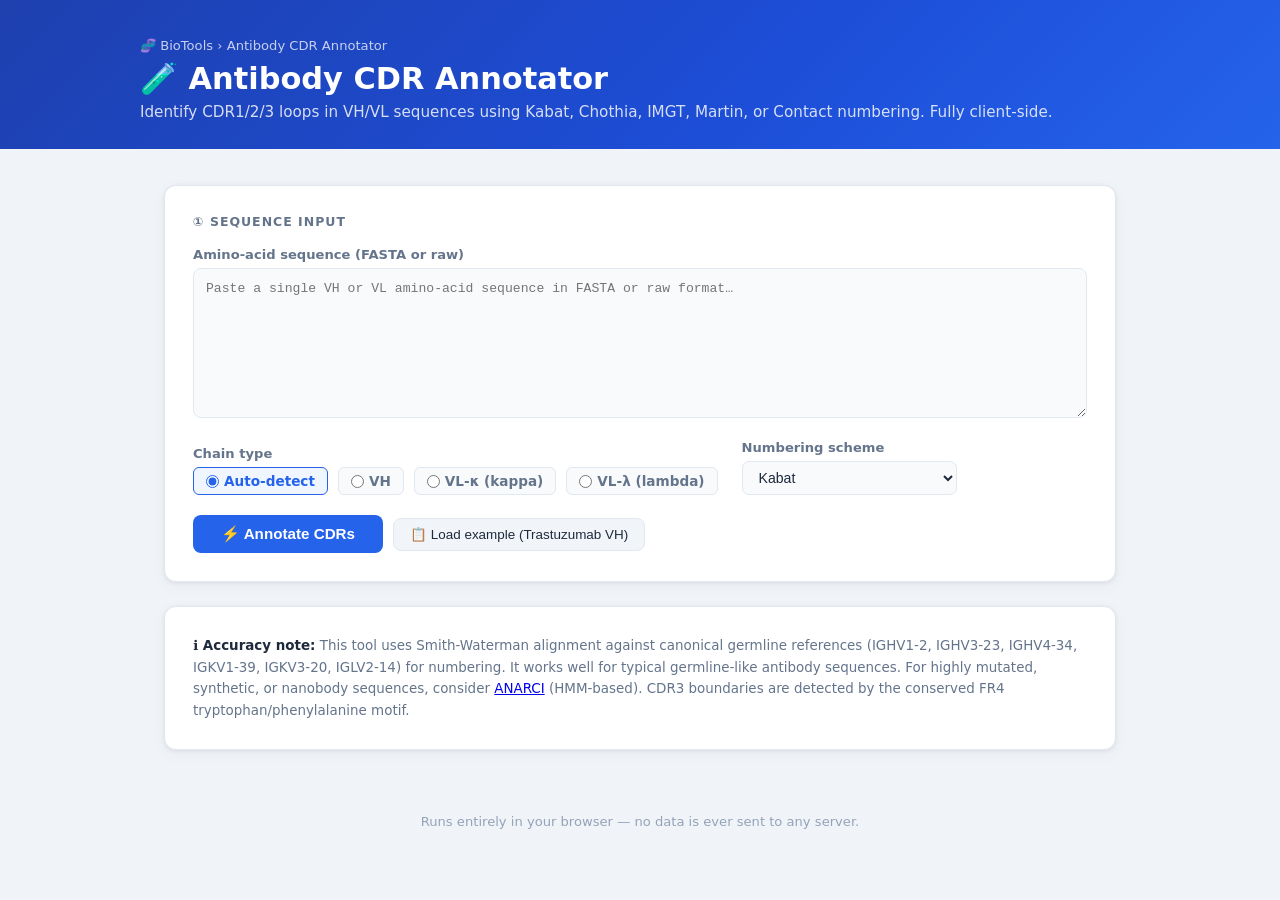
==== antibody-cdr/index.html @ 52847573 "Add Antibody CDR Annotator tool and homepage card Agent-Logs-Url: https://github.com/Lychem/BioTools" ====
<!DOCTYPE html>
<html lang="en">
<head>
  <meta charset="UTF-8" />
  <meta name="viewport" content="width=device-width, initial-scale=1.0" />
  <title>Antibody CDR Annotator | BioTools</title>
  <style>
    *, *::before, *::after { box-sizing: border-box; margin: 0; padding: 0; }

    :root {
      --blue:   #2563eb;
      --blue-d: #1d4ed8;
      --blue-l: #eff6ff;
      --green:  #16a34a;
      --red:    #dc2626;
      --slate:  #64748b;
      --bg:     #f0f4f8;
      --card:   #ffffff;
      --border: #e2e8f0;
      --text:   #1e293b;
      --cdr1-bg:  #fef3c7; --cdr1-fg:  #92400e; --cdr1-bd: #fbbf24;
      --cdr2-bg:  #dcfce7; --cdr2-fg:  #14532d; --cdr2-bd: #4ade80;
      --cdr3-bg:  #ffe4e6; --cdr3-fg:  #881337; --cdr3-bd: #fb7185;
      --fr-bg:    #f1f5f9; --fr-fg:    #64748b;
    }

    body {
      font-family: 'Segoe UI', system-ui, -apple-system, sans-serif;
      background: var(--bg);
      color: var(--text);
      min-height: 100vh;
    }

    /* ── Header ──────────────────────────────────────────── */
    header {
      background: linear-gradient(135deg, #1e40af 0%, #1d4ed8 60%, #2563eb 100%);
      color: #fff;
      padding: 32px 24px 28px;
    }
    .header-inner { max-width: 1000px; margin: 0 auto; }
    .breadcrumb { font-size: 0.82rem; opacity: 0.75; margin-bottom: 8px; }
    .breadcrumb a { color: inherit; text-decoration: none; }
    .breadcrumb a:hover { text-decoration: underline; }
    header h1 { font-size: 1.9rem; font-weight: 700; }
    header p  { margin-top: 6px; font-size: 0.95rem; opacity: 0.82; }

    /* ── Layout ──────────────────────────────────────────── */
    main {
      max-width: 1000px;
      margin: 36px auto;
      padding: 0 24px;
      display: flex;
      flex-direction: column;
      gap: 24px;
    }

    .card {
      background: var(--card);
      border-radius: 12px;
      padding: 28px;
      box-shadow: 0 1px 4px rgba(0,0,0,.07), 0 4px 16px rgba(0,0,0,.04);
      border: 1px solid var(--border);
    }
    .card-title {
      font-size: 0.78rem;
      font-weight: 700;
      color: var(--slate);
      text-transform: uppercase;
      letter-spacing: 1px;
      margin-bottom: 18px;
    }

    /* ── Input ───────────────────────────────────────────── */
    label.field-label {
      display: block;
      font-size: 0.82rem;
      font-weight: 600;
      color: var(--slate);
      margin-bottom: 6px;
    }
    #seq-input {
      width: 100%;
      height: 150px;
      padding: 12px;
      font-family: 'Courier New', Courier, monospace;
      font-size: 0.82rem;
      border: 1px solid var(--border);
      border-radius: 8px;
      resize: vertical;
      color: var(--text);
      background: #f8fafc;
      transition: border-color 0.2s;
    }
    #seq-input:focus { outline: none; border-color: var(--blue); }

    /* ── Options row ─────────────────────────────────────── */
    .options-row {
      display: flex;
      flex-wrap: wrap;
      gap: 24px;
      margin-top: 18px;
      align-items: flex-end;
    }
    .opt-group { display: flex; flex-direction: column; gap: 6px; }
    .opt-group label { font-size: 0.82rem; font-weight: 600; color: var(--slate); }
    .radio-row { display: flex; flex-wrap: wrap; gap: 10px; }
    .radio-row label {
      display: flex;
      align-items: center;
      gap: 5px;
      font-size: 0.85rem;
      cursor: pointer;
      padding: 5px 12px;
      border: 1px solid var(--border);
      border-radius: 6px;
      background: #f8fafc;
      transition: background 0.15s, border-color 0.15s;
    }
    .radio-row input[type=radio] { accent-color: var(--blue); }
    .radio-row label:has(input:checked) {
      background: var(--blue-l);
      border-color: var(--blue);
      color: var(--blue);
      font-weight: 600;
    }
    select.scheme-select {
      padding: 7px 12px;
      border: 1px solid var(--border);
      border-radius: 7px;
      font-size: 0.88rem;
      background: #f8fafc;
      color: var(--text);
      cursor: pointer;
      transition: border-color 0.2s;
    }
    select.scheme-select:focus { outline: none; border-color: var(--blue); }

    /* ── Buttons ─────────────────────────────────────────── */
    .btn-row { display: flex; gap: 10px; margin-top: 20px; align-items: center; }
    #run-btn {
      padding: 10px 28px;
      background: var(--blue);
      color: #fff;
      border: none;
      border-radius: 8px;
      font-size: 0.95rem;
      font-weight: 600;
      cursor: pointer;
      transition: background 0.2s;
    }
    #run-btn:hover { background: var(--blue-d); }
    .btn-secondary {
      padding: 8px 16px;
      background: #f1f5f9;
      color: var(--text);
      border: 1px solid var(--border);
      border-radius: 8px;
      font-size: 0.84rem;
      font-weight: 500;
      cursor: pointer;
      transition: background 0.2s;
    }
    .btn-secondary:hover { background: #e2e8f0; }

    /* ── Error ───────────────────────────────────────────── */
    #error-box {
      display: none;
      background: #fef2f2;
      border: 1px solid #fecaca;
      border-radius: 8px;
      padding: 14px 18px;
      color: var(--red);
      font-size: 0.9rem;
    }

    /* ── Warning ─────────────────────────────────────────── */
    .warning-box {
      background: #fffbeb;
      border: 1px solid #fcd34d;
      border-radius: 8px;
      padding: 10px 16px;
      color: #92400e;
      font-size: 0.84rem;
      margin-bottom: 16px;
    }

    /* ── Results ─────────────────────────────────────────── */
    #results-section { display: none; }
    .results-header {
      display: flex;
      align-items: center;
      justify-content: space-between;
      flex-wrap: wrap;
      gap: 10px;
      margin-bottom: 16px;
    }
    .results-header .card-title { margin-bottom: 0; }
    .action-btns { display: flex; gap: 8px; }
    .action-btn {
      padding: 7px 14px;
      border-radius: 7px;
      font-size: 0.82rem;
      font-weight: 600;
      cursor: pointer;
      border: none;
      transition: background 0.2s;
    }
    .action-btn.copy { background: #f1f5f9; color: var(--text); }
    .action-btn.copy:hover { background: #e2e8f0; }
    .action-btn.download { background: var(--blue); color: #fff; }
    .action-btn.download:hover { background: var(--blue-d); }

    /* ── Info chips ──────────────────────────────────────── */
    .info-bar {
      display: flex;
      flex-wrap: wrap;
      gap: 8px;
      margin-bottom: 20px;
    }
    .info-chip {
      background: #f8fafc;
      border: 1px solid var(--border);
      border-radius: 6px;
      padding: 5px 12px;
      font-size: 0.82rem;
      color: var(--slate);
    }
    .info-chip strong { color: var(--text); }
    .info-chip.cdr1 { background: var(--cdr1-bg); border-color: var(--cdr1-bd); color: var(--cdr1-fg); }
    .info-chip.cdr2 { background: var(--cdr2-bg); border-color: var(--cdr2-bd); color: var(--cdr2-fg); }
    .info-chip.cdr3 { background: var(--cdr3-bg); border-color: var(--cdr3-bd); color: var(--cdr3-fg); }

    /* ── Legend ──────────────────────────────────────────── */
    .legend {
      display: flex;
      flex-wrap: wrap;
      gap: 10px;
      margin-bottom: 16px;
      font-size: 0.8rem;
    }
    .legend-item {
      display: flex;
      align-items: center;
      gap: 5px;
    }
    .legend-swatch {
      width: 14px; height: 14px;
      border-radius: 3px;
      border: 1px solid rgba(0,0,0,.15);
    }

    /* ── Tabs ────────────────────────────────────────────── */
    .tab-bar {
      display: flex;
      gap: 4px;
      border-bottom: 2px solid var(--border);
      margin-bottom: 20px;
    }
    .tab-btn {
      padding: 8px 16px;
      font-size: 0.84rem;
      font-weight: 600;
      cursor: pointer;
      border: none;
      background: none;
      color: var(--slate);
      border-bottom: 2px solid transparent;
      margin-bottom: -2px;
      transition: color 0.15s, border-color 0.15s;
    }
    .tab-btn.active { color: var(--blue); border-bottom-color: var(--blue); }
    .tab-panel { display: none; }
    .tab-panel.active { display: block; }

    /* ── Annotated Sequence ──────────────────────────────── */
    #seq-display {
      font-family: 'Courier New', Courier, monospace;
      font-size: 0.78rem;
      line-height: 2.2;
      word-break: break-all;
      background: #f8fafc;
      border: 1px solid var(--border);
      border-radius: 8px;
      padding: 16px 18px;
      overflow-x: auto;
    }
    .res {
      display: inline-block;
      width: 16px;
      text-align: center;
      border-radius: 3px;
      position: relative;
      cursor: default;
      transition: filter 0.1s;
    }
    .res:hover { filter: brightness(0.88); }
    .res.fr   { background: var(--fr-bg);   color: var(--fr-fg); }
    .res.cdr1 { background: var(--cdr1-bg); color: var(--cdr1-fg); font-weight: 700; }
    .res.cdr2 { background: var(--cdr2-bg); color: var(--cdr2-fg); font-weight: 700; }
    .res.cdr3 { background: var(--cdr3-bg); color: var(--cdr3-fg); font-weight: 700; }
    .res.unk  { background: #e2e8f0; color: #94a3b8; }

    /* Tooltip */
    .res[data-tip]::after {
      content: attr(data-tip);
      position: absolute;
      bottom: 130%;
      left: 50%;
      transform: translateX(-50%);
      background: #1e293b;
      color: #fff;
      padding: 3px 7px;
      border-radius: 5px;
      font-size: 0.7rem;
      white-space: nowrap;
      pointer-events: none;
      opacity: 0;
      transition: opacity 0.15s;
      z-index: 100;
    }
    .res[data-tip]:hover::after { opacity: 1; }

    /* ── CDR Table ───────────────────────────────────────── */
    .cdr-table {
      width: 100%;
      border-collapse: collapse;
      font-size: 0.87rem;
    }
    .cdr-table th {
      text-align: left;
      padding: 10px 14px;
      background: #f8fafc;
      border-bottom: 2px solid var(--border);
      font-size: 0.78rem;
      font-weight: 700;
      color: var(--slate);
      text-transform: uppercase;
      letter-spacing: 0.5px;
    }
    .cdr-table td {
      padding: 10px 14px;
      border-bottom: 1px solid var(--border);
      vertical-align: top;
    }
    .cdr-table tr:last-child td { border-bottom: none; }
    .cdr-seq {
      font-family: 'Courier New', Courier, monospace;
      font-size: 0.85rem;
      letter-spacing: 0.5px;
      font-weight: 700;
    }
    .cdr-seq.c1 { color: var(--cdr1-fg); }
    .cdr-seq.c2 { color: var(--cdr2-fg); }
    .cdr-seq.c3 { color: var(--cdr3-fg); }
    .pos-badge {
      display: inline-block;
      background: #f1f5f9;
      border: 1px solid var(--border);
      border-radius: 4px;
      padding: 1px 7px;
      font-size: 0.75rem;
      color: var(--slate);
      margin-top: 3px;
    }

    /* ── Numbered Alignment ──────────────────────────────── */
    #num-display {
      font-family: 'Courier New', Courier, monospace;
      font-size: 0.74rem;
      line-height: 1.6;
      overflow-x: auto;
      background: #f8fafc;
      border: 1px solid var(--border);
      border-radius: 8px;
      padding: 16px 18px;
    }
    .num-block { margin-bottom: 24px; }
    .num-block:last-child { margin-bottom: 0; }
    .num-pos-row { color: #94a3b8; white-space: pre; }
    .num-seq-row { white-space: pre; }
    .num-reg-row { white-space: pre; color: var(--slate); }
    .nk { display: inline; }
    .nk.fr   { color: var(--fr-fg); }
    .nk.cdr1 { color: var(--cdr1-fg); font-weight: bold; }
    .nk.cdr2 { color: var(--cdr2-fg); font-weight: bold; }
    .nk.cdr3 { color: var(--cdr3-fg); font-weight: bold; }
    .nk.unk  { color: #94a3b8; }

    /* ── Footer ──────────────────────────────────────────── */
    footer {
      text-align: center;
      padding: 28px 16px;
      color: #94a3b8;
      font-size: 0.82rem;
    }
  </style>
</head>
<body>

<header>
  <div class="header-inner">
    <p class="breadcrumb"><a href="../index.html">🧬 BioTools</a> › Antibody CDR Annotator</p>
    <h1>🧪 Antibody CDR Annotator</h1>
    <p>Identify CDR1/2/3 loops in VH/VL sequences using Kabat, Chothia, IMGT, Martin, or Contact numbering. Fully client-side.</p>
  </div>
</header>

<main>

  <!-- ① Input -->
  <div class="card">
    <p class="card-title">① Sequence Input</p>
    <label class="field-label" for="seq-input">Amino-acid sequence (FASTA or raw)</label>
    <textarea id="seq-input" spellcheck="false"
      placeholder="Paste a single VH or VL amino-acid sequence in FASTA or raw format…"></textarea>

    <div class="options-row">
      <div class="opt-group">
        <label>Chain type</label>
        <div class="radio-row">
          <label><input type="radio" name="chain" value="auto" checked /> Auto-detect</label>
          <label><input type="radio" name="chain" value="VH" /> VH</label>
          <label><input type="radio" name="chain" value="VK" /> VL-κ (kappa)</label>
          <label><input type="radio" name="chain" value="VL" /> VL-λ (lambda)</label>
        </div>
      </div>
      <div class="opt-group">
        <label for="scheme-select">Numbering scheme</label>
        <select id="scheme-select" class="scheme-select">
          <option value="Kabat">Kabat</option>
          <option value="Chothia">Chothia</option>
          <option value="IMGT">IMGT</option>
          <option value="Martin">Martin (Enhanced Chothia)</option>
          <option value="Contact">Contact</option>
        </select>
      </div>
    </div>

    <div class="btn-row">
      <button id="run-btn" onclick="runAnnotation()">⚡ Annotate CDRs</button>
      <button class="btn-secondary" onclick="loadExample()">📋 Load example (Trastuzumab VH)</button>
    </div>
  </div>

  <!-- Error -->
  <div id="error-box"></div>

  <!-- ② Results -->
  <div class="card" id="results-section">
    <div class="results-header">
      <p class="card-title">② Annotation Results</p>
      <div class="action-btns">
        <button class="action-btn copy" onclick="copyFASTA()">⧉ Copy CDRs (FASTA)</button>
        <button class="action-btn download" onclick="downloadTSV()">⬇ Download TSV</button>
      </div>
    </div>

    <div id="warning-area"></div>
    <div class="info-bar" id="info-bar"></div>

    <div class="legend">
      <span class="legend-item"><span class="legend-swatch" style="background:var(--cdr1-bg);border-color:var(--cdr1-bd)"></span>CDR1</span>
      <span class="legend-item"><span class="legend-swatch" style="background:var(--cdr2-bg);border-color:var(--cdr2-bd)"></span>CDR2</span>
      <span class="legend-item"><span class="legend-swatch" style="background:var(--cdr3-bg);border-color:var(--cdr3-bd)"></span>CDR3</span>
      <span class="legend-item"><span class="legend-swatch" style="background:var(--fr-bg)"></span>Framework</span>
    </div>

    <div class="tab-bar">
      <button class="tab-btn active" onclick="showTab('annotated', this)">Annotated Sequence</button>
      <button class="tab-btn" onclick="showTab('cdr-table', this)">CDR Table</button>
      <button class="tab-btn" onclick="showTab('numbered', this)">Numbered Alignment</button>
    </div>

    <div class="tab-panel active" id="tab-annotated">
      <div id="seq-display"></div>
    </div>

    <div class="tab-panel" id="tab-cdr-table">
      <table class="cdr-table" id="cdr-table"></table>
    </div>

    <div class="tab-panel" id="tab-numbered">
      <div id="num-display"></div>
    </div>
  </div>

  <div class="card" style="font-size:0.84rem; color:var(--slate); line-height:1.6">
    <strong style="color:var(--text)">ℹ️ Accuracy note:</strong>
    This tool uses Smith-Waterman alignment against canonical germline references (IGHV1-2, IGHV3-23, IGHV4-34, IGKV1-39, IGKV3-20, IGLV2-14) for numbering. It works well for typical germline-like antibody sequences. For highly mutated, synthetic, or nanobody sequences, consider
    <a href="https://opig.stats.ox.ac.uk/webapps/newsabdab/sabpred/anarci/" target="_blank" rel="noopener">ANARCI</a> (HMM-based). CDR3 boundaries are detected by the conserved FR4 tryptophan/phenylalanine motif.
  </div>

</main>

<footer>Runs entirely in your browser — no data is ever sent to any server.</footer>

<script>
/* ================================================================
   BLOSUM62
================================================================ */
const BLOSUM62 = {
  A:{A:4,R:-1,N:-2,D:-2,C:0,Q:-1,E:-1,G:0,H:-2,I:-1,L:-1,K:-1,M:-1,F:-2,P:-1,S:1,T:0,W:-3,Y:-2,V:0},
  R:{A:-1,R:5,N:0,D:-2,C:-3,Q:1,E:0,G:-2,H:0,I:-3,L:-2,K:2,M:-1,F:-3,P:-2,S:-1,T:-1,W:-3,Y:-2,V:-3},
  N:{A:-2,R:0,N:6,D:1,C:-3,Q:0,E:0,G:0,H:1,I:-3,L:-3,K:0,M:-2,F:-3,P:-2,S:1,T:0,W:-4,Y:-2,V:-3},
  D:{A:-2,R:-2,N:1,D:6,C:-3,Q:0,E:2,G:-1,H:-1,I:-3,L:-4,K:-1,M:-3,F:-3,P:-1,S:0,T:-1,W:-4,Y:-3,V:-3},
  C:{A:0,R:-3,N:-3,D:-3,C:9,Q:-3,E:-4,G:-3,H:-3,I:-1,L:-1,K:-3,M:-1,F:-2,P:-3,S:-1,T:-1,W:-2,Y:-2,V:-1},
  Q:{A:-1,R:1,N:0,D:0,C:-3,Q:5,E:2,G:-2,H:0,I:-3,L:-2,K:1,M:0,F:-3,P:-1,S:0,T:-1,W:-2,Y:-1,V:-2},
  E:{A:-1,R:0,N:0,D:2,C:-4,Q:2,E:5,G:-2,H:0,I:-3,L:-3,K:1,M:-2,F:-3,P:-1,S:0,T:-1,W:-3,Y:-2,V:-2},
  G:{A:0,R:-2,N:0,D:-1,C:-3,Q:-2,E:-2,G:6,H:-2,I:-4,L:-4,K:-2,M:-3,F:-3,P:-2,S:0,T:-2,W:-2,Y:-3,V:-3},
  H:{A:-2,R:0,N:1,D:-1,C:-3,Q:0,E:0,G:-2,H:8,I:-3,L:-3,K:-1,M:-2,F:-1,P:-2,S:-1,T:-2,W:-2,Y:2,V:-3},
  I:{A:-1,R:-3,N:-3,D:-3,C:-1,Q:-3,E:-3,G:-4,H:-3,I:4,L:2,K:-3,M:1,F:0,P:-3,S:-2,T:-1,W:-3,Y:-1,V:3},
  L:{A:-1,R:-2,N:-3,D:-4,C:-1,Q:-2,E:-3,G:-4,H:-3,I:2,L:4,K:-2,M:2,F:0,P:-3,S:-2,T:-1,W:-2,Y:-1,V:1},
  K:{A:-1,R:2,N:0,D:-1,C:-3,Q:1,E:1,G:-2,H:-1,I:-3,L:-2,K:5,M:-1,F:-3,P:-1,S:0,T:-1,W:-3,Y:-2,V:-2},
  M:{A:-1,R:-1,N:-2,D:-3,C:-1,Q:0,E:-2,G:-3,H:-2,I:1,L:2,K:-1,M:5,F:0,P:-2,S:-1,T:-1,W:-1,Y:-1,V:1},
  F:{A:-2,R:-3,N:-3,D:-3,C:-2,Q:-3,E:-3,G:-3,H:-1,I:0,L:0,K:-3,M:0,F:6,P:-4,S:-2,T:-2,W:1,Y:3,V:-1},
  P:{A:-1,R:-2,N:-2,D:-1,C:-3,Q:-1,E:-1,G:-2,H:-2,I:-3,L:-3,K:-1,M:-2,F:-4,P:7,S:-1,T:-1,W:-4,Y:-3,V:-2},
  S:{A:1,R:-1,N:1,D:0,C:-1,Q:0,E:0,G:0,H:-1,I:-2,L:-2,K:0,M:-1,F:-2,P:-1,S:4,T:1,W:-3,Y:-2,V:-2},
  T:{A:0,R:-1,N:0,D:-1,C:-1,Q:-1,E:-1,G:-2,H:-2,I:-1,L:-1,K:-1,M:-1,F:-2,P:-1,S:1,T:5,W:-2,Y:-2,V:0},
  W:{A:-3,R:-3,N:-4,D:-4,C:-2,Q:-2,E:-3,G:-2,H:-2,I:-3,L:-2,K:-3,M:-1,F:1,P:-4,S:-3,T:-2,W:11,Y:2,V:-3},
  Y:{A:-2,R:-2,N:-2,D:-3,C:-2,Q:-1,E:-2,G:-3,H:2,I:-1,L:-1,K:-2,M:-1,F:3,P:-3,S:-2,T:-2,W:2,Y:7,V:-1},
  V:{A:0,R:-3,N:-3,D:-3,C:-1,Q:-2,E:-2,G:-3,H:-3,I:3,L:1,K:-2,M:1,F:-1,P:-2,S:-2,T:0,W:-3,Y:-1,V:4}
};

function b62(a, b) {
  if (BLOSUM62[a] && BLOSUM62[a][b] !== undefined) return BLOSUM62[a][b];
  if (BLOSUM62[b] && BLOSUM62[b][a] !== undefined) return BLOSUM62[b][a];
  return -1;
}

/* ================================================================
   REFERENCE GERMLINE V-REGION SEQUENCES
   VH: Kabat positions 1-94 (FR1+CDR1+FR2+CDR2+FR3)
   VK/VL: Kabat positions 1-88 (FR1+CDR1+FR2+CDR2+FR3)
   Kabat position of residue i (0-indexed) = i+1
================================================================ */
const REFS = [
  // ── VH references ──────────────────────────────────────
  { id: 'IGHV1-2*02', chain: 'VH',
    seq: 'QVQLVQSGAEVKKPGASVKVSCKASGYTFTSYYMHWVRQAPGQGLEWMGIINPSGGSTSYAQKFQGRVTMTRDTSTSTVYMELSSLRSEDTAVY' },
  // FR1(1-30)+CDR1(31-35)+FR2(36-49)+CDR2(50-65)+FR3(66-94) = 94 aa

  { id: 'IGHV3-23*01', chain: 'VH',
    seq: 'EVQLLESGGGLVQPGGSLRLSCAASGFTFSSYAMSWVRQAPGKGLEWVSAISGSGGSTYYADSVKGRFTISRDNSKNTLYLQMNSLRAEDTAVY' },

  { id: 'IGHV4-34*01', chain: 'VH',
    seq: 'QVQLQESGPGLVKPSETLSLTCTVSGGSISSGYYWNWIRQHPGKGLEWIHIYYSGNTNYNPSLKSRVTISVDTSKNQFSLKLSSVTAADTAVYY' },

  // ── VK references (kappa) ──────────────────────────────
  { id: 'IGKV1-39*01', chain: 'VK',
    seq: 'DIQMTQSPSSLSASVGDRVTITCQASQDISNYLNWYQQKPGKAPKLLIYDASNLETGVPSRFSGSGSGTDFTLTISSLQPEDFATYYC' },
  // FR1(1-23)+CDR1(24-34)+FR2(35-49)+CDR2(50-56)+FR3(57-88) = 88 aa

  { id: 'IGKV3-20*01', chain: 'VK',
    seq: 'EIVMTQSPATLSLSPGERATLSCRASQSVSSYLAWYQQKPGQAPRLLIYGASSRATGVPDRFSGSGSGTDFTLTISRLEPEDFAVYYC' },

  // ── VL reference (lambda) ──────────────────────────────
  { id: 'IGLV2-14*01', chain: 'VL',
    seq: 'SSYELTQPPSVSVAPGQTARITCGGNYIGSKSVHWYQQKPGQSPVLVIYEDDKRPSGIPERFSGSNSGNTATLTISGVQAEDEADYYC' }
];

/* ================================================================
   CDR BOUNDARY DEFINITIONS (in Kabat position numbers)
   Each scheme: { VH: [[cdr1lo,cdr1hi],[cdr2lo,cdr2hi],[cdr3lo,cdr3hi]],
                  VK/VL: same structure }
   For insertion-coded positions (e.g. 100A), base number = parseInt(label)
   → it falls in CDR3 if its base number is within the CDR3 range.
================================================================ */
const CDR_SCHEMES = {
  Kabat:   { VH: [[31,35],[50,65],[95,102]],  VK: [[24,34],[50,56],[89,97]],  VL: [[24,34],[50,56],[89,97]]  },
  Chothia: { VH: [[26,32],[52,56],[95,102]],  VK: [[26,32],[50,52],[91,96]],  VL: [[26,32],[50,52],[91,96]]  },
  IMGT:    { VH: [[27,38],[56,65],[95,102]],  VK: [[27,38],[56,65],[89,97]],  VL: [[27,38],[56,65],[89,97]]  },
  Martin:  { VH: [[26,35],[50,58],[95,102]],  VK: [[24,34],[50,56],[89,97]],  VL: [[24,34],[50,56],[89,97]]  },
  Contact: { VH: [[30,35],[47,58],[93,101]],  VK: [[27,32],[52,56],[90,96]],  VL: [[27,32],[52,56],[90,96]]  }
};

/* ================================================================
   SEQUENCE PARSING
================================================================ */
function parseSeq(raw) {
  return raw.split('\n')
    .filter(l => !l.trimStart().startsWith('>'))
    .join('')
    .toUpperCase()
    .replace(/[^ACDEFGHIKLMNPQRSTVWY]/g, '');
}

/* ================================================================
   SMITH-WATERMAN ALIGNMENT (affine gap, BLOSUM62)
   Returns { score, alignedQ, alignedR, qStart, rStart, qEnd, rEnd }
   qStart/rStart: 0-indexed start positions in query/reference
================================================================ */
function swAlign(query, ref) {
  const m = query.length, n = ref.length;
  const GAP_OPEN = -11, GAP_EXT = -1;
  const NEG = -1e9;
  const sz = (m + 1) * (n + 1);
  const M  = new Float32Array(sz).fill(NEG);
  const E  = new Float32Array(sz).fill(NEG);
  const F  = new Float32Array(sz).fill(NEG);
  const TB_M = new Uint8Array(sz);
  const TB_E = new Uint8Array(sz);
  const TB_F = new Uint8Array(sz);
  const idx = (i, j) => i * (n + 1) + j;

  M[0] = 0;
  let maxScore = NEG, maxI = 0, maxJ = 0;

  for (let i = 1; i <= m; i++) {
    for (let j = 1; j <= n; j++) {
      const ij = idx(i, j);
      // E: gap in query (seq2 advances)
      const eM = M[idx(i, j-1)] + GAP_OPEN, eE = E[idx(i, j-1)] + GAP_EXT;
      if (eM >= eE) { E[ij] = eM; TB_E[ij] = 1; } else { E[ij] = eE; TB_E[ij] = 2; }
      // F: gap in ref (query advances)
      const fM = M[idx(i-1, j)] + GAP_OPEN, fF = F[idx(i-1, j)] + GAP_EXT;
      if (fM >= fF) { F[ij] = fM; TB_F[ij] = 1; } else { F[ij] = fF; TB_F[ij] = 3; }
      // M: match/mismatch
      const sub = b62(query[i-1], ref[j-1]);
      let best = M[idx(i-1,j-1)] + sub, bsrc = 1;
      if (E[ij] > best) { best = E[ij]; bsrc = 2; }
      if (F[ij] > best) { best = F[ij]; bsrc = 3; }
      if (best < 0) { best = 0; bsrc = 0; }
      M[ij] = best; TB_M[ij] = bsrc;
      if (best > maxScore) { maxScore = best; maxI = i; maxJ = j; }
    }
  }

  if (maxScore <= 0) return null;

  // Traceback
  let i = maxI, j = maxJ, cur = 1;
  const cQ = [], cR = [];
  while (i > 0 || j > 0) {
    if (cur === 1) {
      if (M[idx(i,j)] <= 0) break;
      const src = TB_M[idx(i,j)];
      if (src === 0) break;
      if (src === 1) { cQ.push(query[i-1]); cR.push(ref[j-1]); i--; j--; }
      else { cur = src; }
    } else if (cur === 2) {
      const src = TB_E[idx(i,j)]; cQ.push('-'); cR.push(ref[j-1]); j--; cur = src;
    } else {
      const src = TB_F[idx(i,j)]; cQ.push(query[i-1]); cR.push('-'); i--; cur = src;
    }
  }
  // i and j are now start positions (0-indexed) in query/ref
  cQ.reverse(); cR.reverse();
  return {
    score:    maxScore,
    alignedQ: cQ.join(''),
    alignedR: cR.join(''),
    qStart:   i,        // 0-indexed start in query
    rStart:   j,        // 0-indexed start in reference
    qEnd:     maxI - 1, // 0-indexed end in query
    rEnd:     maxJ - 1  // 0-indexed end in reference
  };
}

/* ================================================================
   POSITION MAP BUILDER
   Returns qToKab: { queryIdx (0-based) → kabatPos (integer 1-based) }
   and lastQi (first query index after the alignment)
================================================================ */
function buildPosMap(aln) {
  const { alignedQ, alignedR, qStart, rStart } = aln;
  const qToKab = {};
  let qi = qStart, ri = rStart;
  for (let k = 0; k < alignedQ.length; k++) {
    const qc = alignedQ[k], rc = alignedR[k];
    if (qc !== '-' && rc !== '-') { qToKab[qi] = ri + 1; qi++; ri++; }
    else if (qc !== '-') { qi++; }  // insertion in query; no Kabat label yet
    else { ri++; }                  // deletion in query
  }
  return { qToKab, lastQi: qi, lastRi: ri };
}

/* ================================================================
   CDR3 KABAT NUMBERING
   VH CDR3 positions: 95,96,...,100,100A,100B,...,101,102
   VK/VL CDR3 positions: 89,90,...,95,95A,95B,...,96,97
================================================================ */
function cdr3Labels(L, chainType) {
  if (L <= 0) return [];
  if (chainType === 'VH') {
    if (L <= 8) return Array.from({length: L}, (_, i) => String(95 + i));
    const labels = [];
    for (let i = 0; i < 6; i++) labels.push(String(95 + i)); // 95..100
    const ins = L - 8;
    for (let i = 0; i < ins; i++) labels.push('100' + String.fromCharCode(65 + i)); // 100A..
    labels.push('101'); labels.push('102');
    return labels;
  } else {
    if (L <= 9) return Array.from({length: L}, (_, i) => String(89 + i));
    const labels = [];
    for (let i = 0; i < 7; i++) labels.push(String(89 + i)); // 89..95
    const ins = L - 9;
    for (let i = 0; i < ins; i++) labels.push('95' + String.fromCharCode(65 + i)); // 95A..
    labels.push('96'); labels.push('97');
    return labels;
  }
}

/* ================================================================
   FR4 DETECTION
   Searches for the last WG (VH) or FG/WG (VK/VL) in the CDR3+FR4 tail.
   Returns index in tail where FR4 starts, or -1.
================================================================ */
function findFR4(tail, chainType) {
  let found = -1;
  // Search from position 3 onward (min CDR3 = 3 aa)
  for (let i = 3; i < tail.length - 1; i++) {
    if (chainType === 'VH') {
      if (tail[i] === 'W' && tail[i+1] === 'G') found = i;
    } else {
      if ((tail[i] === 'F' || tail[i] === 'W') && tail[i+1] === 'G') found = i;
    }
  }
  return found;
}

/* ================================================================
   REGION CLASSIFIER
   Given a Kabat position label (string like "31","100A"),
   returns 'CDR1'|'CDR2'|'CDR3'|'FR1'|'FR2'|'FR3'|'FR4'
================================================================ */
function getRegion(posLabel, chainType, scheme) {
  const pos = parseInt(posLabel, 10);
  const defs = CDR_SCHEMES[scheme][chainType] || CDR_SCHEMES[scheme]['VK'];
  const [[c1l,c1h],[c2l,c2h],[c3l,c3h]] = defs;
  if (pos >= c1l && pos <= c1h) return 'CDR1';
  if (pos >= c2l && pos <= c2h) return 'CDR2';
  if (pos >= c3l && pos <= c3h) return 'CDR3';
  // FR boundaries
  const refLen = chainType === 'VH' ? 94 : 88;
  const fr4Start = chainType === 'VH' ? 103 : 98;
  if (pos <= refLen) {
    if (pos < c1l) return 'FR1';
    if (pos > c1h && pos < c2l) return 'FR2';
    if (pos > c2h && pos < c3l) return 'FR3';
    return 'FR3'; // fallback
  }
  if (pos >= fr4Start) return 'FR4';
  return 'CDR3'; // between reference end and FR4
}

/* ================================================================
   MAIN ANNOTATION FUNCTION
   Returns array of { aa, pos (string label), region }
================================================================ */
function annotate(seq, chainHint, scheme) {
  // 1. Select candidate references
  let candidates;
  if (chainHint === 'auto') {
    candidates = REFS;
  } else {
    candidates = REFS.filter(r => r.chain === chainHint);
    if (candidates.length === 0) candidates = REFS; // fallback
  }

  // 2. Find best-matching reference via SW
  let best = null, bestRef = null;
  for (const ref of candidates) {
    const aln = swAlign(seq, ref.seq);
    if (!aln) continue;
    if (!best || aln.score > best.score) { best = aln; bestRef = ref; }
  }
  if (!best || !bestRef) return null;

  const chainType = bestRef.chain;

  // 3. Build Kabat position map for the aligned (FR1-FR3) region
  const { qToKab, lastQi } = buildPosMap(best);

  // 4. Detect CDR3 and FR4 in the tail
  const tail = seq.slice(lastQi);
  const fr4Idx = tail.length > 0 ? findFR4(tail, chainType) : -1;

  // CDR3 residues: tail[0..fr4Idx-1] (or all if fr4 not found)
  const cdr3End = fr4Idx >= 0 ? fr4Idx : tail.length;
  const cdr3Seq = tail.slice(0, cdr3End);
  const fr4Seq  = fr4Idx >= 0 ? tail.slice(fr4Idx) : '';

  const cdr3Pos = cdr3Labels(cdr3Seq.length, chainType);
  const fr4StartNum = chainType === 'VH' ? 103 : 98;

  // 5. Build full annotation array
  const result = [];

  // Residues before the alignment (N-terminal extension or signal peptide)
  for (let i = 0; i < best.qStart; i++) {
    result.push({ aa: seq[i], pos: null, region: 'unknown' });
  }

  // Aligned region (FR1-FR3)
  // Walk through aligned strings to assign positions
  let qi = best.qStart, ri = best.rStart;
  for (let k = 0; k < best.alignedQ.length; k++) {
    const qc = best.alignedQ[k], rc = best.alignedR[k];
    if (qc === '-') { ri++; continue; } // deleted in query, skip
    if (rc === '-') {
      // Insertion in query relative to reference — assign neighboring position with insertion code
      const prevKab = qToKab[qi - 1];
      const posLabel = prevKab != null ? prevKab + 'i' : null;
      const region = posLabel ? getRegion(posLabel, chainType, scheme) : 'unknown';
      result.push({ aa: qc, pos: posLabel, region });
      qi++;
    } else {
      const kabPos = ri + 1; // Kabat position (1-based)
      const posLabel = String(kabPos);
      result.push({ aa: qc, pos: posLabel, region: getRegion(posLabel, chainType, scheme) });
      qi++; ri++;
    }
  }

  // CDR3
  for (let i = 0; i < cdr3Seq.length; i++) {
    const posLabel = cdr3Pos[i] || String(95 + i);
    result.push({ aa: cdr3Seq[i], pos: posLabel, region: 'CDR3' });
  }

  // FR4
  for (let i = 0; i < fr4Seq.length; i++) {
    const posLabel = String(fr4StartNum + i);
    result.push({ aa: fr4Seq[i], pos: posLabel, region: 'FR4' });
  }

  return { residues: result, chainType, refId: bestRef.id, alnScore: best.score, scheme };
}

/* ================================================================
   REGION CLASS HELPER
================================================================ */
function regionClass(region) {
  if (region === 'CDR1') return 'cdr1';
  if (region === 'CDR2') return 'cdr2';
  if (region === 'CDR3') return 'cdr3';
  if (region === 'FR1' || region === 'FR2' || region === 'FR3' || region === 'FR4') return 'fr';
  return 'unk';
}

/* ================================================================
   RENDERING — Annotated Sequence
================================================================ */
function renderAnnotated(res) {
  const html = res.residues.map(r => {
    const cls = regionClass(r.region);
    const tip = r.pos ? `${r.pos} · ${r.region}` : r.region;
    return `<span class="res ${cls}" data-tip="${tip}">${r.aa}</span>`;
  }).join('');
  document.getElementById('seq-display').innerHTML = html;
}

/* ================================================================
   RENDERING — CDR Table
================================================================ */
function renderCDRTable(res) {
  const { residues, chainType, scheme } = res;
  const cdrs = [
    { name: 'CDR1', cls: 'c1', seq: '', start: null, end: null },
    { name: 'CDR2', cls: 'c2', seq: '', start: null, end: null },
    { name: 'CDR3', cls: 'c3', seq: '', start: null, end: null }
  ];
  let qIdx = 1;
  for (const r of residues) {
    for (const cdr of cdrs) {
      if (r.region === cdr.name) {
        cdr.seq += r.aa;
        if (cdr.start === null) cdr.start = qIdx;
        cdr.end = qIdx;
      }
    }
    qIdx++;
  }

  const defs = CDR_SCHEMES[scheme][chainType] || CDR_SCHEMES[scheme]['VK'];
  let html = `<thead><tr>
    <th>CDR</th><th>Sequence</th><th>Length</th>
    <th>Query position (1-based)</th><th>Kabat range (${scheme})</th>
  </tr></thead><tbody>`;
  cdrs.forEach((cdr, i) => {
    const kabRange = defs[i] ? `${defs[i][0]}–${defs[i][1]}` : '—';
    const pos = cdr.start != null ? `${cdr.start}–${cdr.end}` : '—';
    const seq = cdr.seq || '—';
    html += `<tr>
      <td><strong>${cdr.name}</strong></td>
      <td><span class="cdr-seq ${cdr.cls}">${seq}</span></td>
      <td>${cdr.seq.length || 0}</td>
      <td><span class="pos-badge">${pos}</span></td>
      <td><span class="pos-badge">${kabRange}</span></td>
    </tr>`;
  });
  html += '</tbody>';
  document.getElementById('cdr-table').innerHTML = html;
}

/* ================================================================
   RENDERING — Numbered Alignment View
   Shows residues in rows of COLS with position numbers above
================================================================ */
function renderNumbered(res) {
  const { residues, scheme } = res;
  const COLS = 30;
  const labeled = residues.filter(r => r.pos !== null);
  const all = residues; // includes unknowns

  let html = '';
  for (let start = 0; start < all.length; start += COLS) {
    const chunk = all.slice(start, start + COLS);

    // Position row
    let posRow = '';
    for (const r of chunk) {
      const lbl = r.pos != null ? r.pos : '?';
      posRow += lbl.padStart(3);
    }

    // Sequence row (with region coloring)
    let seqRow = '';
    for (const r of chunk) {
      const cls = regionClass(r.region);
      seqRow += `<span class="nk ${cls}">${('  ' + r.aa).slice(-3)}</span>`;
    }

    // Region row
    let regRow = '';
    for (const r of chunk) {
      const abbr = r.region === 'CDR1' ? ' C1' : r.region === 'CDR2' ? ' C2'
                 : r.region === 'CDR3' ? ' C3' : r.region.startsWith('FR') ? (' ' + r.region).slice(-3) : '  ?';
      regRow += abbr;
    }

    html += `<div class="num-block">
      <div class="num-pos-row">${posRow}</div>
      <div class="num-seq-row">${seqRow}</div>
      <div class="num-reg-row">${regRow}</div>
    </div>`;
  }
  document.getElementById('num-display').innerHTML = html;
}

/* ================================================================
   RENDERING — Info bar
================================================================ */
function renderInfoBar(res) {
  const { residues, chainType, refId, alnScore, scheme } = res;
  const cdr1 = residues.filter(r => r.region === 'CDR1').map(r => r.aa).join('');
  const cdr2 = residues.filter(r => r.region === 'CDR2').map(r => r.aa).join('');
  const cdr3 = residues.filter(r => r.region === 'CDR3').map(r => r.aa).join('');

  document.getElementById('info-bar').innerHTML = `
    <span class="info-chip">Chain: <strong>${chainType}</strong></span>
    <span class="info-chip">Best ref: <strong>${refId}</strong></span>
    <span class="info-chip">Scheme: <strong>${scheme}</strong></span>
    <span class="info-chip">Aln score: <strong>${Math.round(alnScore)}</strong></span>
    <span class="info-chip cdr1">CDR1: <strong>${cdr1 || '—'}</strong> (${cdr1.length} aa)</span>
    <span class="info-chip cdr2">CDR2: <strong>${cdr2 || '—'}</strong> (${cdr2.length} aa)</span>
    <span class="info-chip cdr3">CDR3: <strong>${cdr3 || '—'}</strong> (${cdr3.length} aa)</span>
  `;
}

/* ================================================================
   EXPORT HELPERS
================================================================ */
let _lastResult = null;

function copyFASTA() {
  if (!_lastResult) return;
  const { residues, chainType, scheme } = _lastResult;
  const cdrs = ['CDR1','CDR2','CDR3'];
  let text = '';
  for (const name of cdrs) {
    const seq = residues.filter(r => r.region === name).map(r => r.aa).join('');
    if (seq) text += `>${chainType}_${name}_${scheme}\n${seq}\n`;
  }
  navigator.clipboard.writeText(text).catch(() => {
    const ta = document.createElement('textarea');
    ta.value = text; document.body.appendChild(ta); ta.select();
    document.execCommand('copy'); document.body.removeChild(ta);
  });
}

function downloadTSV() {
  if (!_lastResult) return;
  const { residues, chainType, scheme, refId } = _lastResult;
  let tsv = `# Antibody CDR Annotator | Scheme: ${scheme} | Chain: ${chainType} | Reference: ${refId}\n`;
  tsv += 'QueryPos\tAA\tKabatPos\tRegion\n';
  residues.forEach((r, i) => {
    tsv += `${i+1}\t${r.aa}\t${r.pos ?? ''}\t${r.region}\n`;
  });
  const blob = new Blob([tsv], { type: 'text/tab-separated-values' });
  const a = document.createElement('a');
  a.href = URL.createObjectURL(blob);
  a.download = `cdr_annotation_${scheme}.tsv`;
  a.click();
  URL.revokeObjectURL(a.href);
}

/* ================================================================
   UI HANDLERS
================================================================ */
function showError(msg) {
  const box = document.getElementById('error-box');
  box.textContent = msg;
  box.style.display = 'block';
}
function clearError() {
  document.getElementById('error-box').style.display = 'none';
}

function showTab(name, btn) {
  document.querySelectorAll('.tab-panel').forEach(p => p.classList.remove('active'));
  document.querySelectorAll('.tab-btn').forEach(b => b.classList.remove('active'));
  document.getElementById('tab-' + name).classList.add('active');
  btn.classList.add('active');
}

function runAnnotation() {
  clearError();
  const raw = document.getElementById('seq-input').value.trim();
  if (!raw) { showError('Please paste a sequence.'); return; }

  const seq = parseSeq(raw);
  if (seq.length < 50) {
    showError('Sequence too short (< 50 amino acids). Please provide a complete VH or VL variable domain.');
    return;
  }
  if (seq.length > 600) {
    showError('Sequence too long (> 600 amino acids). Please provide a single variable domain.');
    return;
  }

  const chainHint = document.querySelector('input[name=chain]:checked').value;
  const scheme = document.getElementById('scheme-select').value;

  const res = annotate(seq, chainHint, scheme);
  if (!res) {
    showError('Alignment failed — no suitable reference matched the query. Check the sequence is a valid antibody variable domain.');
    return;
  }

  _lastResult = res;

  // Warnings
  const warnArea = document.getElementById('warning-area');
  const warns = [];
  const fr4Count = res.residues.filter(r => r.region === 'FR4').length;
  if (fr4Count === 0) warns.push('FR4 (J-gene) motif not found — the sequence may be truncated before FR4, or CDR3 numbering may be approximate.');
  if (res.residues.filter(r => r.region === 'CDR3').length === 0) warns.push('No CDR3 residues identified. The sequence may end before the CDR3.');
  if (chainHint === 'auto') {
    const detected = res.chainType;
    warns.push(`Chain auto-detected as <strong>${detected}</strong> (best match: ${res.refId}).`);
  }
  warnArea.innerHTML = warns.map(w => `<div class="warning-box">⚠️ ${w}</div>`).join('');

  renderInfoBar(res);
  renderAnnotated(res);
  renderCDRTable(res);
  renderNumbered(res);

  document.getElementById('results-section').style.display = 'block';
  document.getElementById('results-section').scrollIntoView({ behavior: 'smooth', block: 'start' });
}

function loadExample() {
  document.getElementById('seq-input').value =
`>Trastuzumab_VH (IGHV3-66/IGHV3-23 family)
EVQLVESGGGLVQPGGSLRLSCAASGFNIKDTYIHWVRQAPGKGLEWVARIYPTNGYTRYADSVKGRFTIS
ADTSKNTAYLQMNSLRAEDTAVYYCSRWGGDGFYAMDYWGQGTLVTVSS`;
  document.querySelector('input[name=chain][value=auto]').checked = true;
  document.getElementById('scheme-select').value = 'Kabat';
}
</script>

</body>
</html>
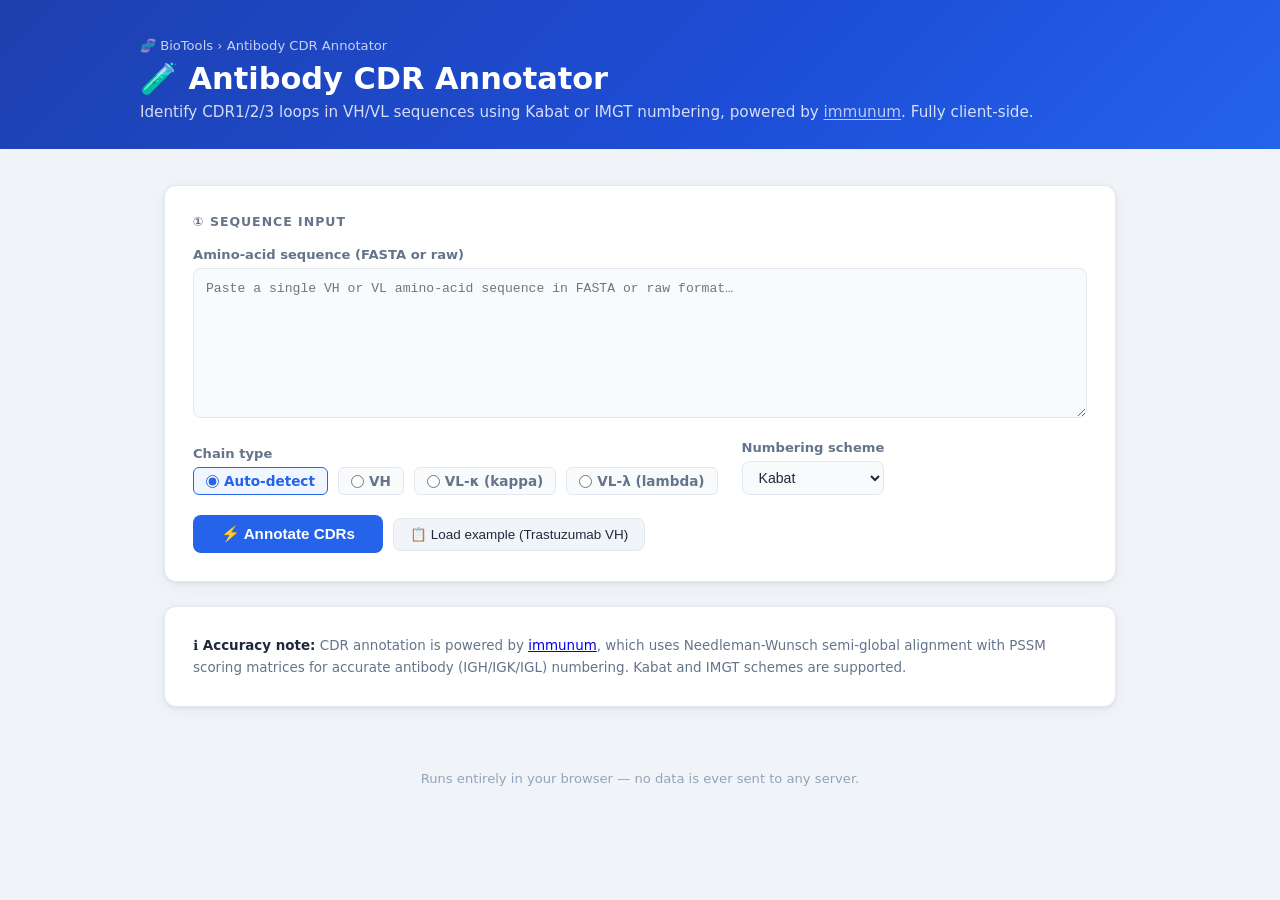
==== commit fba96cb6: "feat: replace CDR annotator with immunum WASM; fix numbered alignment column widths Agent-Logs-Url: " ====
--- a/antibody-cdr/index.html
+++ b/antibody-cdr/index.html
@@ -4,6 +4,7 @@
   <meta charset="UTF-8" />
   <meta name="viewport" content="width=device-width, initial-scale=1.0" />
   <title>Antibody CDR Annotator | BioTools</title>
+  <script src="immunum-browser.js"></script>
   <style>
     *, *::before, *::after { box-sizing: border-box; margin: 0; padding: 0; }
 
@@ -401,7 +402,7 @@
   <div class="header-inner">
     <p class="breadcrumb"><a href="../index.html">🧬 BioTools</a> › Antibody CDR Annotator</p>
     <h1>🧪 Antibody CDR Annotator</h1>
-    <p>Identify CDR1/2/3 loops in VH/VL sequences using Kabat, Chothia, IMGT, Martin, or Contact numbering. Fully client-side.</p>
+    <p>Identify CDR1/2/3 loops in VH/VL sequences using Kabat or IMGT numbering, powered by <a href="https://immunum.enpicom.com" target="_blank" rel="noopener" style="color:rgba(255,255,255,.85);text-underline-offset:2px">immunum</a>. Fully client-side.</p>
   </div>
 </header>
 
@@ -428,16 +429,13 @@
         <label for="scheme-select">Numbering scheme</label>
         <select id="scheme-select" class="scheme-select">
           <option value="Kabat">Kabat</option>
-          <option value="Chothia">Chothia</option>
           <option value="IMGT">IMGT</option>
-          <option value="Martin">Martin (Enhanced Chothia)</option>
-          <option value="Contact">Contact</option>
         </select>
       </div>
     </div>
 
     <div class="btn-row">
-      <button id="run-btn" onclick="runAnnotation()">⚡ Annotate CDRs</button>
+      <button id="run-btn" onclick="runAnnotation()" disabled>⏳ Loading…</button>
       <button class="btn-secondary" onclick="loadExample()">📋 Load example (Trastuzumab VH)</button>
     </div>
   </div>
@@ -486,8 +484,9 @@
 
   <div class="card" style="font-size:0.84rem; color:var(--slate); line-height:1.6">
     <strong style="color:var(--text)">ℹ️ Accuracy note:</strong>
-    This tool uses Smith-Waterman alignment against canonical germline references (IGHV1-2, IGHV3-23, IGHV4-34, IGKV1-39, IGKV3-20, IGLV2-14) for numbering. It works well for typical germline-like antibody sequences. For highly mutated, synthetic, or nanobody sequences, consider
-    <a href="https://opig.stats.ox.ac.uk/webapps/newsabdab/sabpred/anarci/" target="_blank" rel="noopener">ANARCI</a> (HMM-based). CDR3 boundaries are detected by the conserved FR4 tryptophan/phenylalanine motif.
+    CDR annotation is powered by <a href="https://immunum.enpicom.com" target="_blank" rel="noopener">immunum</a>,
+    which uses Needleman-Wunsch semi-global alignment with PSSM scoring matrices for accurate antibody (IGH/IGK/IGL)
+    numbering. Kabat and IMGT schemes are supported.
   </div>
 
 </main>
@@ -496,82 +495,28 @@
 
 <script>
 /* ================================================================
-   BLOSUM62
-================================================================ */
-const BLOSUM62 = {
-  A:{A:4,R:-1,N:-2,D:-2,C:0,Q:-1,E:-1,G:0,H:-2,I:-1,L:-1,K:-1,M:-1,F:-2,P:-1,S:1,T:0,W:-3,Y:-2,V:0},
-  R:{A:-1,R:5,N:0,D:-2,C:-3,Q:1,E:0,G:-2,H:0,I:-3,L:-2,K:2,M:-1,F:-3,P:-2,S:-1,T:-1,W:-3,Y:-2,V:-3},
-  N:{A:-2,R:0,N:6,D:1,C:-3,Q:0,E:0,G:0,H:1,I:-3,L:-3,K:0,M:-2,F:-3,P:-2,S:1,T:0,W:-4,Y:-2,V:-3},
-  D:{A:-2,R:-2,N:1,D:6,C:-3,Q:0,E:2,G:-1,H:-1,I:-3,L:-4,K:-1,M:-3,F:-3,P:-1,S:0,T:-1,W:-4,Y:-3,V:-3},
-  C:{A:0,R:-3,N:-3,D:-3,C:9,Q:-3,E:-4,G:-3,H:-3,I:-1,L:-1,K:-3,M:-1,F:-2,P:-3,S:-1,T:-1,W:-2,Y:-2,V:-1},
-  Q:{A:-1,R:1,N:0,D:0,C:-3,Q:5,E:2,G:-2,H:0,I:-3,L:-2,K:1,M:0,F:-3,P:-1,S:0,T:-1,W:-2,Y:-1,V:-2},
-  E:{A:-1,R:0,N:0,D:2,C:-4,Q:2,E:5,G:-2,H:0,I:-3,L:-3,K:1,M:-2,F:-3,P:-1,S:0,T:-1,W:-3,Y:-2,V:-2},
-  G:{A:0,R:-2,N:0,D:-1,C:-3,Q:-2,E:-2,G:6,H:-2,I:-4,L:-4,K:-2,M:-3,F:-3,P:-2,S:0,T:-2,W:-2,Y:-3,V:-3},
-  H:{A:-2,R:0,N:1,D:-1,C:-3,Q:0,E:0,G:-2,H:8,I:-3,L:-3,K:-1,M:-2,F:-1,P:-2,S:-1,T:-2,W:-2,Y:2,V:-3},
-  I:{A:-1,R:-3,N:-3,D:-3,C:-1,Q:-3,E:-3,G:-4,H:-3,I:4,L:2,K:-3,M:1,F:0,P:-3,S:-2,T:-1,W:-3,Y:-1,V:3},
-  L:{A:-1,R:-2,N:-3,D:-4,C:-1,Q:-2,E:-3,G:-4,H:-3,I:2,L:4,K:-2,M:2,F:0,P:-3,S:-2,T:-1,W:-2,Y:-1,V:1},
-  K:{A:-1,R:2,N:0,D:-1,C:-3,Q:1,E:1,G:-2,H:-1,I:-3,L:-2,K:5,M:-1,F:-3,P:-1,S:0,T:-1,W:-3,Y:-2,V:-2},
-  M:{A:-1,R:-1,N:-2,D:-3,C:-1,Q:0,E:-2,G:-3,H:-2,I:1,L:2,K:-1,M:5,F:0,P:-2,S:-1,T:-1,W:-1,Y:-1,V:1},
-  F:{A:-2,R:-3,N:-3,D:-3,C:-2,Q:-3,E:-3,G:-3,H:-1,I:0,L:0,K:-3,M:0,F:6,P:-4,S:-2,T:-2,W:1,Y:3,V:-1},
-  P:{A:-1,R:-2,N:-2,D:-1,C:-3,Q:-1,E:-1,G:-2,H:-2,I:-3,L:-3,K:-1,M:-2,F:-4,P:7,S:-1,T:-1,W:-4,Y:-3,V:-2},
-  S:{A:1,R:-1,N:1,D:0,C:-1,Q:0,E:0,G:0,H:-1,I:-2,L:-2,K:0,M:-1,F:-2,P:-1,S:4,T:1,W:-3,Y:-2,V:-2},
-  T:{A:0,R:-1,N:0,D:-1,C:-1,Q:-1,E:-1,G:-2,H:-2,I:-1,L:-1,K:-1,M:-1,F:-2,P:-1,S:1,T:5,W:-2,Y:-2,V:0},
-  W:{A:-3,R:-3,N:-4,D:-4,C:-2,Q:-2,E:-3,G:-2,H:-2,I:-3,L:-2,K:-3,M:-1,F:1,P:-4,S:-3,T:-2,W:11,Y:2,V:-3},
-  Y:{A:-2,R:-2,N:-2,D:-3,C:-2,Q:-1,E:-2,G:-3,H:2,I:-1,L:-1,K:-2,M:-1,F:3,P:-3,S:-2,T:-2,W:2,Y:7,V:-1},
-  V:{A:0,R:-3,N:-3,D:-3,C:-1,Q:-2,E:-2,G:-3,H:-3,I:3,L:1,K:-2,M:1,F:-1,P:-2,S:-2,T:0,W:-3,Y:-1,V:4}
-};
-
-function b62(a, b) {
-  if (BLOSUM62[a] && BLOSUM62[a][b] !== undefined) return BLOSUM62[a][b];
-  if (BLOSUM62[b] && BLOSUM62[b][a] !== undefined) return BLOSUM62[b][a];
-  return -1;
-}
-
-/* ================================================================
-   REFERENCE GERMLINE V-REGION SEQUENCES
-   VH: Kabat positions 1-94 (FR1+CDR1+FR2+CDR2+FR3)
-   VK/VL: Kabat positions 1-88 (FR1+CDR1+FR2+CDR2+FR3)
-   Kabat position of residue i (0-indexed) = i+1
-================================================================ */
-const REFS = [
-  // ── VH references ──────────────────────────────────────
-  { id: 'IGHV1-2*02', chain: 'VH',
-    seq: 'QVQLVQSGAEVKKPGASVKVSCKASGYTFTSYYMHWVRQAPGQGLEWMGIINPSGGSTSYAQKFQGRVTMTRDTSTSTVYMELSSLRSEDTAVY' },
-  // FR1(1-30)+CDR1(31-35)+FR2(36-49)+CDR2(50-65)+FR3(66-94) = 94 aa
-
-  { id: 'IGHV3-23*01', chain: 'VH',
-    seq: 'EVQLLESGGGLVQPGGSLRLSCAASGFTFSSYAMSWVRQAPGKGLEWVSAISGSGGSTYYADSVKGRFTISRDNSKNTLYLQMNSLRAEDTAVY' },
-
-  { id: 'IGHV4-34*01', chain: 'VH',
-    seq: 'QVQLQESGPGLVKPSETLSLTCTVSGGSISSGYYWNWIRQHPGKGLEWIHIYYSGNTNYNPSLKSRVTISVDTSKNQFSLKLSSVTAADTAVYY' },
-
-  // ── VK references (kappa) ──────────────────────────────
-  { id: 'IGKV1-39*01', chain: 'VK',
-    seq: 'DIQMTQSPSSLSASVGDRVTITCQASQDISNYLNWYQQKPGKAPKLLIYDASNLETGVPSRFSGSGSGTDFTLTISSLQPEDFATYYC' },
-  // FR1(1-23)+CDR1(24-34)+FR2(35-49)+CDR2(50-56)+FR3(57-88) = 88 aa
-
-  { id: 'IGKV3-20*01', chain: 'VK',
-    seq: 'EIVMTQSPATLSLSPGERATLSCRASQSVSSYLAWYQQKPGQAPRLLIYGASSRATGVPDRFSGSGSGTDFTLTISRLEPEDFAVYYC' },
-
-  // ── VL reference (lambda) ──────────────────────────────
-  { id: 'IGLV2-14*01', chain: 'VL',
-    seq: 'SSYELTQPPSVSVAPGQTARITCGGNYIGSKSVHWYQQKPGQSPVLVIYEDDKRPSGIPERFSGSNSGNTATLTISGVQAEDEADYYC' }
-];
-
-/* ================================================================
-   CDR BOUNDARY DEFINITIONS (in Kabat position numbers)
-   Each scheme: { VH: [[cdr1lo,cdr1hi],[cdr2lo,cdr2hi],[cdr3lo,cdr3hi]],
-                  VK/VL: same structure }
-   For insertion-coded positions (e.g. 100A), base number = parseInt(label)
-   → it falls in CDR3 if its base number is within the CDR3 range.
-================================================================ */
-const CDR_SCHEMES = {
-  Kabat:   { VH: [[31,35],[50,65],[95,102]],  VK: [[24,34],[50,56],[89,97]],  VL: [[24,34],[50,56],[89,97]]  },
-  Chothia: { VH: [[26,32],[52,56],[95,102]],  VK: [[26,32],[50,52],[91,96]],  VL: [[26,32],[50,52],[91,96]]  },
-  IMGT:    { VH: [[27,38],[56,65],[95,102]],  VK: [[27,38],[56,65],[89,97]],  VL: [[27,38],[56,65],[89,97]]  },
-  Martin:  { VH: [[26,35],[50,58],[95,102]],  VK: [[24,34],[50,56],[89,97]],  VL: [[24,34],[50,56],[89,97]]  },
-  Contact: { VH: [[30,35],[47,58],[93,101]],  VK: [[27,32],[52,56],[90,96]],  VL: [[27,32],[52,56],[90,96]]  }
-};
+   IMMUNUM INTEGRATION
+   Uses the immunum WASM package for CDR annotation.
+   initImmun() and ImmunumAnnotator are provided by immunum-browser.js
+================================================================ */
+
+/* ----------------------------------------------------------------
+   WASM initialisation — called once on page load
+---------------------------------------------------------------- */
+let _immunumReady = false;
+
+(async () => {
+  try {
+    await initImmun('immunum_bg.wasm');
+    _immunumReady = true;
+    const btn = document.getElementById('run-btn');
+    btn.disabled = false;
+    btn.textContent = '⚡ Annotate CDRs';
+  } catch (e) {
+    document.getElementById('run-btn').textContent = '❌ Failed to load';
+    showError('Failed to load the immunum WASM module: ' + e.message);
+  }
+})();
 
 /* ================================================================
    SEQUENCE PARSING
@@ -585,246 +530,61 @@
 }
 
 /* ================================================================
-   SMITH-WATERMAN ALIGNMENT (affine gap, BLOSUM62)
-   Returns { score, alignedQ, alignedR, qStart, rStart, qEnd, rEnd }
-   qStart/rStart: 0-indexed start positions in query/reference
-================================================================ */
-function swAlign(query, ref) {
-  const m = query.length, n = ref.length;
-  const GAP_OPEN = -11, GAP_EXT = -1;
-  const NEG = -1e9;
-  const sz = (m + 1) * (n + 1);
-  const M  = new Float32Array(sz).fill(NEG);
-  const E  = new Float32Array(sz).fill(NEG);
-  const F  = new Float32Array(sz).fill(NEG);
-  const TB_M = new Uint8Array(sz);
-  const TB_E = new Uint8Array(sz);
-  const TB_F = new Uint8Array(sz);
-  const idx = (i, j) => i * (n + 1) + j;
-
-  M[0] = 0;
-  let maxScore = NEG, maxI = 0, maxJ = 0;
-
-  for (let i = 1; i <= m; i++) {
-    for (let j = 1; j <= n; j++) {
-      const ij = idx(i, j);
-      // E: gap in query (seq2 advances)
-      const eM = M[idx(i, j-1)] + GAP_OPEN, eE = E[idx(i, j-1)] + GAP_EXT;
-      if (eM >= eE) { E[ij] = eM; TB_E[ij] = 1; } else { E[ij] = eE; TB_E[ij] = 2; }
-      // F: gap in ref (query advances)
-      const fM = M[idx(i-1, j)] + GAP_OPEN, fF = F[idx(i-1, j)] + GAP_EXT;
-      if (fM >= fF) { F[ij] = fM; TB_F[ij] = 1; } else { F[ij] = fF; TB_F[ij] = 3; }
-      // M: match/mismatch
-      const sub = b62(query[i-1], ref[j-1]);
-      let best = M[idx(i-1,j-1)] + sub, bsrc = 1;
-      if (E[ij] > best) { best = E[ij]; bsrc = 2; }
-      if (F[ij] > best) { best = F[ij]; bsrc = 3; }
-      if (best < 0) { best = 0; bsrc = 0; }
-      M[ij] = best; TB_M[ij] = bsrc;
-      if (best > maxScore) { maxScore = best; maxI = i; maxJ = j; }
-    }
-  }
-
-  if (maxScore <= 0) return null;
-
-  // Traceback
-  let i = maxI, j = maxJ, cur = 1;
-  const cQ = [], cR = [];
-  while (i > 0 || j > 0) {
-    if (cur === 1) {
-      if (M[idx(i,j)] <= 0) break;
-      const src = TB_M[idx(i,j)];
-      if (src === 0) break;
-      if (src === 1) { cQ.push(query[i-1]); cR.push(ref[j-1]); i--; j--; }
-      else { cur = src; }
-    } else if (cur === 2) {
-      const src = TB_E[idx(i,j)]; cQ.push('-'); cR.push(ref[j-1]); j--; cur = src;
-    } else {
-      const src = TB_F[idx(i,j)]; cQ.push(query[i-1]); cR.push('-'); i--; cur = src;
-    }
-  }
-  // i and j are now start positions (0-indexed) in query/ref
-  cQ.reverse(); cR.reverse();
-  return {
-    score:    maxScore,
-    alignedQ: cQ.join(''),
-    alignedR: cR.join(''),
-    qStart:   i,        // 0-indexed start in query
-    rStart:   j,        // 0-indexed start in reference
-    qEnd:     maxI - 1, // 0-indexed end in query
-    rEnd:     maxJ - 1  // 0-indexed end in reference
-  };
-}
-
-/* ================================================================
-   POSITION MAP BUILDER
-   Returns qToKab: { queryIdx (0-based) → kabatPos (integer 1-based) }
-   and lastQi (first query index after the alignment)
-================================================================ */
-function buildPosMap(aln) {
-  const { alignedQ, alignedR, qStart, rStart } = aln;
-  const qToKab = {};
-  let qi = qStart, ri = rStart;
-  for (let k = 0; k < alignedQ.length; k++) {
-    const qc = alignedQ[k], rc = alignedR[k];
-    if (qc !== '-' && rc !== '-') { qToKab[qi] = ri + 1; qi++; ri++; }
-    else if (qc !== '-') { qi++; }  // insertion in query; no Kabat label yet
-    else { ri++; }                  // deletion in query
-  }
-  return { qToKab, lastQi: qi, lastRi: ri };
-}
-
-/* ================================================================
-   CDR3 KABAT NUMBERING
-   VH CDR3 positions: 95,96,...,100,100A,100B,...,101,102
-   VK/VL CDR3 positions: 89,90,...,95,95A,95B,...,96,97
-================================================================ */
-function cdr3Labels(L, chainType) {
-  if (L <= 0) return [];
-  if (chainType === 'VH') {
-    if (L <= 8) return Array.from({length: L}, (_, i) => String(95 + i));
-    const labels = [];
-    for (let i = 0; i < 6; i++) labels.push(String(95 + i)); // 95..100
-    const ins = L - 8;
-    for (let i = 0; i < ins; i++) labels.push('100' + String.fromCharCode(65 + i)); // 100A..
-    labels.push('101'); labels.push('102');
-    return labels;
-  } else {
-    if (L <= 9) return Array.from({length: L}, (_, i) => String(89 + i));
-    const labels = [];
-    for (let i = 0; i < 7; i++) labels.push(String(89 + i)); // 89..95
-    const ins = L - 9;
-    for (let i = 0; i < ins; i++) labels.push('95' + String.fromCharCode(65 + i)); // 95A..
-    labels.push('96'); labels.push('97');
-    return labels;
-  }
-}
-
-/* ================================================================
-   FR4 DETECTION
-   Searches for the last WG (VH) or FG/WG (VK/VL) in the CDR3+FR4 tail.
-   Returns index in tail where FR4 starts, or -1.
-================================================================ */
-function findFR4(tail, chainType) {
-  let found = -1;
-  // Search from position 3 onward (min CDR3 = 3 aa)
-  for (let i = 3; i < tail.length - 1; i++) {
-    if (chainType === 'VH') {
-      if (tail[i] === 'W' && tail[i+1] === 'G') found = i;
-    } else {
-      if ((tail[i] === 'F' || tail[i] === 'W') && tail[i+1] === 'G') found = i;
-    }
-  }
-  return found;
-}
-
-/* ================================================================
-   REGION CLASSIFIER
-   Given a Kabat position label (string like "31","100A"),
-   returns 'CDR1'|'CDR2'|'CDR3'|'FR1'|'FR2'|'FR3'|'FR4'
-================================================================ */
-function getRegion(posLabel, chainType, scheme) {
-  const pos = parseInt(posLabel, 10);
-  const defs = CDR_SCHEMES[scheme][chainType] || CDR_SCHEMES[scheme]['VK'];
-  const [[c1l,c1h],[c2l,c2h],[c3l,c3h]] = defs;
-  if (pos >= c1l && pos <= c1h) return 'CDR1';
-  if (pos >= c2l && pos <= c2h) return 'CDR2';
-  if (pos >= c3l && pos <= c3h) return 'CDR3';
-  // FR boundaries
-  const refLen = chainType === 'VH' ? 94 : 88;
-  const fr4Start = chainType === 'VH' ? 103 : 98;
-  if (pos <= refLen) {
-    if (pos < c1l) return 'FR1';
-    if (pos > c1h && pos < c2l) return 'FR2';
-    if (pos > c2h && pos < c3l) return 'FR3';
-    return 'FR3'; // fallback
-  }
-  if (pos >= fr4Start) return 'FR4';
-  return 'CDR3'; // between reference end and FR4
-}
-
-/* ================================================================
-   MAIN ANNOTATION FUNCTION
-   Returns array of { aa, pos (string label), region }
+   ANNOTATION — delegates to immunum
+   Returns { residues, chainType, confidence, scheme }
+   residues: [{ aa, pos, region }]
 ================================================================ */
 function annotate(seq, chainHint, scheme) {
-  // 1. Select candidate references
-  let candidates;
-  if (chainHint === 'auto') {
-    candidates = REFS;
-  } else {
-    candidates = REFS.filter(r => r.chain === chainHint);
-    if (candidates.length === 0) candidates = REFS; // fallback
-  }
-
-  // 2. Find best-matching reference via SW
-  let best = null, bestRef = null;
-  for (const ref of candidates) {
-    const aln = swAlign(seq, ref.seq);
-    if (!aln) continue;
-    if (!best || aln.score > best.score) { best = aln; bestRef = ref; }
-  }
-  if (!best || !bestRef) return null;
-
-  const chainType = bestRef.chain;
-
-  // 3. Build Kabat position map for the aligned (FR1-FR3) region
-  const { qToKab, lastQi } = buildPosMap(best);
-
-  // 4. Detect CDR3 and FR4 in the tail
-  const tail = seq.slice(lastQi);
-  const fr4Idx = tail.length > 0 ? findFR4(tail, chainType) : -1;
-
-  // CDR3 residues: tail[0..fr4Idx-1] (or all if fr4 not found)
-  const cdr3End = fr4Idx >= 0 ? fr4Idx : tail.length;
-  const cdr3Seq = tail.slice(0, cdr3End);
-  const fr4Seq  = fr4Idx >= 0 ? tail.slice(fr4Idx) : '';
-
-  const cdr3Pos = cdr3Labels(cdr3Seq.length, chainType);
-  const fr4StartNum = chainType === 'VH' ? 103 : 98;
-
-  // 5. Build full annotation array
-  const result = [];
-
-  // Residues before the alignment (N-terminal extension or signal peptide)
-  for (let i = 0; i < best.qStart; i++) {
-    result.push({ aa: seq[i], pos: null, region: 'unknown' });
-  }
-
-  // Aligned region (FR1-FR3)
-  // Walk through aligned strings to assign positions
-  let qi = best.qStart, ri = best.rStart;
-  for (let k = 0; k < best.alignedQ.length; k++) {
-    const qc = best.alignedQ[k], rc = best.alignedR[k];
-    if (qc === '-') { ri++; continue; } // deleted in query, skip
-    if (rc === '-') {
-      // Insertion in query relative to reference — assign neighboring position with insertion code
-      const prevKab = qToKab[qi - 1];
-      const posLabel = prevKab != null ? prevKab + 'i' : null;
-      const region = posLabel ? getRegion(posLabel, chainType, scheme) : 'unknown';
-      result.push({ aa: qc, pos: posLabel, region });
-      qi++;
-    } else {
-      const kabPos = ri + 1; // Kabat position (1-based)
-      const posLabel = String(kabPos);
-      result.push({ aa: qc, pos: posLabel, region: getRegion(posLabel, chainType, scheme) });
-      qi++; ri++;
-    }
-  }
-
-  // CDR3
-  for (let i = 0; i < cdr3Seq.length; i++) {
-    const posLabel = cdr3Pos[i] || String(95 + i);
-    result.push({ aa: cdr3Seq[i], pos: posLabel, region: 'CDR3' });
-  }
-
-  // FR4
-  for (let i = 0; i < fr4Seq.length; i++) {
-    const posLabel = String(fr4StartNum + i);
-    result.push({ aa: fr4Seq[i], pos: posLabel, region: 'FR4' });
-  }
-
-  return { residues: result, chainType, refId: bestRef.id, alnScore: best.score, scheme };
+  // Map UI chain hint to immunum chain codes
+  let chains;
+  if      (chainHint === 'VH')   chains = ['H'];
+  else if (chainHint === 'VK')   chains = ['K'];
+  else if (chainHint === 'VL')   chains = ['L'];
+  else                           chains = ['H', 'K', 'L']; // auto
+
+  const schemeStr = scheme.toLowerCase(); // 'kabat' or 'imgt'
+
+  const annotator = new ImmunumAnnotator(chains, schemeStr);
+  try {
+    const numResult  = annotator.number(seq);
+    const segResult  = annotator.segment(seq);
+
+    if (numResult.error || !numResult.numbering) return null;
+    if (segResult.error) return null;
+
+    const { chain, confidence, numbering, query_start } = numResult;
+    const { prefix='', fr1='', cdr1='', fr2='', cdr2='',
+            fr3='', cdr3='', fr4='', postfix='' } = segResult;
+
+    // Build per-residue region array from segmentation
+    const regionArr = [];
+    for (const [region, s] of [
+      ['unknown', prefix],  ['FR1', fr1],   ['CDR1', cdr1],
+      ['FR2', fr2],         ['CDR2', cdr2], ['FR3', fr3],
+      ['CDR3', cdr3],       ['FR4', fr4],   ['unknown', postfix]
+    ]) {
+      for (const _aa of s) regionArr.push(region);
+    }
+
+    // Build per-residue position labels from the ordered numbering Map
+    const posLabels = new Array(seq.length).fill(null);
+    let idx = query_start;
+    for (const [pos] of numbering.entries()) {
+      if (idx < seq.length) posLabels[idx] = pos;
+      idx++;
+    }
+
+    const residues = Array.from(seq, (aa, i) => ({
+      aa,
+      pos:    posLabels[i],
+      region: regionArr[i] || 'unknown'
+    }));
+
+    const chainMap = { H: 'VH', K: 'VK', L: 'VL' };
+    return { residues, chainType: chainMap[chain] || chain, confidence, scheme };
+  } finally {
+    annotator.free();
+  }
 }
 
 /* ================================================================
@@ -860,25 +620,23 @@
     { name: 'CDR2', cls: 'c2', seq: '', start: null, end: null },
     { name: 'CDR3', cls: 'c3', seq: '', start: null, end: null }
   ];
-  let qIdx = 1;
+  let queryPos = 1;
   for (const r of residues) {
     for (const cdr of cdrs) {
       if (r.region === cdr.name) {
         cdr.seq += r.aa;
-        if (cdr.start === null) cdr.start = qIdx;
-        cdr.end = qIdx;
+        if (cdr.start === null) cdr.start = queryPos;
+        cdr.end = queryPos;
       }
     }
-    qIdx++;
-  }
-
-  const defs = CDR_SCHEMES[scheme][chainType] || CDR_SCHEMES[scheme]['VK'];
+    queryPos++;
+  }
+
   let html = `<thead><tr>
     <th>CDR</th><th>Sequence</th><th>Length</th>
-    <th>Query position (1-based)</th><th>Kabat range (${scheme})</th>
+    <th>Query position (1-based)</th><th>Scheme</th>
   </tr></thead><tbody>`;
-  cdrs.forEach((cdr, i) => {
-    const kabRange = defs[i] ? `${defs[i][0]}–${defs[i][1]}` : '—';
+  cdrs.forEach(cdr => {
     const pos = cdr.start != null ? `${cdr.start}–${cdr.end}` : '—';
     const seq = cdr.seq || '—';
     html += `<tr>
@@ -886,7 +644,7 @@
       <td><span class="cdr-seq ${cdr.cls}">${seq}</span></td>
       <td>${cdr.seq.length || 0}</td>
       <td><span class="pos-badge">${pos}</span></td>
-      <td><span class="pos-badge">${kabRange}</span></td>
+      <td><span class="pos-badge">${scheme}</span></td>
     </tr>`;
   });
   html += '</tbody>';
@@ -895,38 +653,47 @@
 
 /* ================================================================
    RENDERING — Numbered Alignment View
-   Shows residues in rows of COLS with position numbers above
+   Each column width = max(3, length of position label).
+   All three rows (position / residue / region) use the same width
+   per column so they stay aligned even for insertion codes like 100A.
 ================================================================ */
 function renderNumbered(res) {
-  const { residues, scheme } = res;
+  const { residues } = res;
   const COLS = 30;
-  const labeled = residues.filter(r => r.pos !== null);
-  const all = residues; // includes unknowns
+
+  function regionAbbr(region) {
+    if (region === 'CDR1') return 'C1';
+    if (region === 'CDR2') return 'C2';
+    if (region === 'CDR3') return 'C3';
+    if (region.startsWith('FR')) return region; // FR1..FR4 (3 chars)
+    return '?';
+  }
 
   let html = '';
-  for (let start = 0; start < all.length; start += COLS) {
-    const chunk = all.slice(start, start + COLS);
-
-    // Position row
+  for (let start = 0; start < residues.length; start += COLS) {
+    const chunk = residues.slice(start, start + COLS);
+
+    // Per-column widths: fit position label, minimum 3
+    const widths = chunk.map(r => Math.max(3, (r.pos ?? '?').length));
+
+    // Position row (plain text)
     let posRow = '';
-    for (const r of chunk) {
-      const lbl = r.pos != null ? r.pos : '?';
-      posRow += lbl.padStart(3);
-    }
-
-    // Sequence row (with region coloring)
+    for (let i = 0; i < chunk.length; i++) {
+      posRow += (chunk[i].pos ?? '?').padStart(widths[i]);
+    }
+
+    // Sequence row (colored spans)
     let seqRow = '';
-    for (const r of chunk) {
+    for (let i = 0; i < chunk.length; i++) {
+      const r   = chunk[i];
       const cls = regionClass(r.region);
-      seqRow += `<span class="nk ${cls}">${('  ' + r.aa).slice(-3)}</span>`;
-    }
-
-    // Region row
+      seqRow += `<span class="nk ${cls}">${r.aa.padStart(widths[i])}</span>`;
+    }
+
+    // Region row (plain text)
     let regRow = '';
-    for (const r of chunk) {
-      const abbr = r.region === 'CDR1' ? ' C1' : r.region === 'CDR2' ? ' C2'
-                 : r.region === 'CDR3' ? ' C3' : r.region.startsWith('FR') ? (' ' + r.region).slice(-3) : '  ?';
-      regRow += abbr;
+    for (let i = 0; i < chunk.length; i++) {
+      regRow += regionAbbr(chunk[i].region).padStart(widths[i]);
     }
 
     html += `<div class="num-block">
@@ -942,16 +709,16 @@
    RENDERING — Info bar
 ================================================================ */
 function renderInfoBar(res) {
-  const { residues, chainType, refId, alnScore, scheme } = res;
+  const { residues, chainType, confidence, scheme } = res;
   const cdr1 = residues.filter(r => r.region === 'CDR1').map(r => r.aa).join('');
   const cdr2 = residues.filter(r => r.region === 'CDR2').map(r => r.aa).join('');
   const cdr3 = residues.filter(r => r.region === 'CDR3').map(r => r.aa).join('');
+  const confPct = confidence != null ? (confidence * 100).toFixed(1) + '%' : '—';
 
   document.getElementById('info-bar').innerHTML = `
     <span class="info-chip">Chain: <strong>${chainType}</strong></span>
-    <span class="info-chip">Best ref: <strong>${refId}</strong></span>
     <span class="info-chip">Scheme: <strong>${scheme}</strong></span>
-    <span class="info-chip">Aln score: <strong>${Math.round(alnScore)}</strong></span>
+    <span class="info-chip">Confidence: <strong>${confPct}</strong></span>
     <span class="info-chip cdr1">CDR1: <strong>${cdr1 || '—'}</strong> (${cdr1.length} aa)</span>
     <span class="info-chip cdr2">CDR2: <strong>${cdr2 || '—'}</strong> (${cdr2.length} aa)</span>
     <span class="info-chip cdr3">CDR3: <strong>${cdr3 || '—'}</strong> (${cdr3.length} aa)</span>
@@ -975,15 +742,16 @@
   navigator.clipboard.writeText(text).catch(() => {
     const ta = document.createElement('textarea');
     ta.value = text; document.body.appendChild(ta); ta.select();
-    document.execCommand('copy'); document.body.removeChild(ta);
+    document.execCommand('copy'); // eslint-disable-line -- deprecated but widely supported fallback
+    document.body.removeChild(ta);
   });
 }
 
 function downloadTSV() {
   if (!_lastResult) return;
-  const { residues, chainType, scheme, refId } = _lastResult;
-  let tsv = `# Antibody CDR Annotator | Scheme: ${scheme} | Chain: ${chainType} | Reference: ${refId}\n`;
-  tsv += 'QueryPos\tAA\tKabatPos\tRegion\n';
+  const { residues, chainType, scheme } = _lastResult;
+  let tsv = `# Antibody CDR Annotator | Scheme: ${scheme} | Chain: ${chainType}\n`;
+  tsv += 'QueryPos\tAA\tPos\tRegion\n';
   residues.forEach((r, i) => {
     tsv += `${i+1}\t${r.aa}\t${r.pos ?? ''}\t${r.region}\n`;
   });
@@ -1015,6 +783,7 @@
 }
 
 function runAnnotation() {
+  if (!_immunumReady) { showError('Annotation engine is still loading. Please wait a moment.'); return; }
   clearError();
   const raw = document.getElementById('seq-input').value.trim();
   if (!raw) { showError('Please paste a sequence.'); return; }
@@ -1032,9 +801,15 @@
   const chainHint = document.querySelector('input[name=chain]:checked').value;
   const scheme = document.getElementById('scheme-select').value;
 
-  const res = annotate(seq, chainHint, scheme);
+  let res;
+  try {
+    res = annotate(seq, chainHint, scheme);
+  } catch (e) {
+    showError('Annotation failed: ' + e.message);
+    return;
+  }
   if (!res) {
-    showError('Alignment failed — no suitable reference matched the query. Check the sequence is a valid antibody variable domain.');
+    showError('Alignment failed — the sequence could not be numbered. Check it is a valid antibody variable domain.');
     return;
   }
 
@@ -1044,12 +819,10 @@
   const warnArea = document.getElementById('warning-area');
   const warns = [];
   const fr4Count = res.residues.filter(r => r.region === 'FR4').length;
-  if (fr4Count === 0) warns.push('FR4 (J-gene) motif not found — the sequence may be truncated before FR4, or CDR3 numbering may be approximate.');
+  if (fr4Count === 0) warns.push('FR4 (J-gene) region not found — the sequence may be truncated before FR4.');
   if (res.residues.filter(r => r.region === 'CDR3').length === 0) warns.push('No CDR3 residues identified. The sequence may end before the CDR3.');
-  if (chainHint === 'auto') {
-    const detected = res.chainType;
-    warns.push(`Chain auto-detected as <strong>${detected}</strong> (best match: ${res.refId}).`);
-  }
+  if (res.confidence != null && res.confidence < 0.7) warns.push(`Low alignment confidence (${(res.confidence*100).toFixed(1)}%) — results may be inaccurate for this sequence.`);
+  if (chainHint === 'auto') warns.push(`Chain auto-detected as <strong>${res.chainType}</strong>.`);
   warnArea.innerHTML = warns.map(w => `<div class="warning-box">⚠️ ${w}</div>`).join('');
 
   renderInfoBar(res);
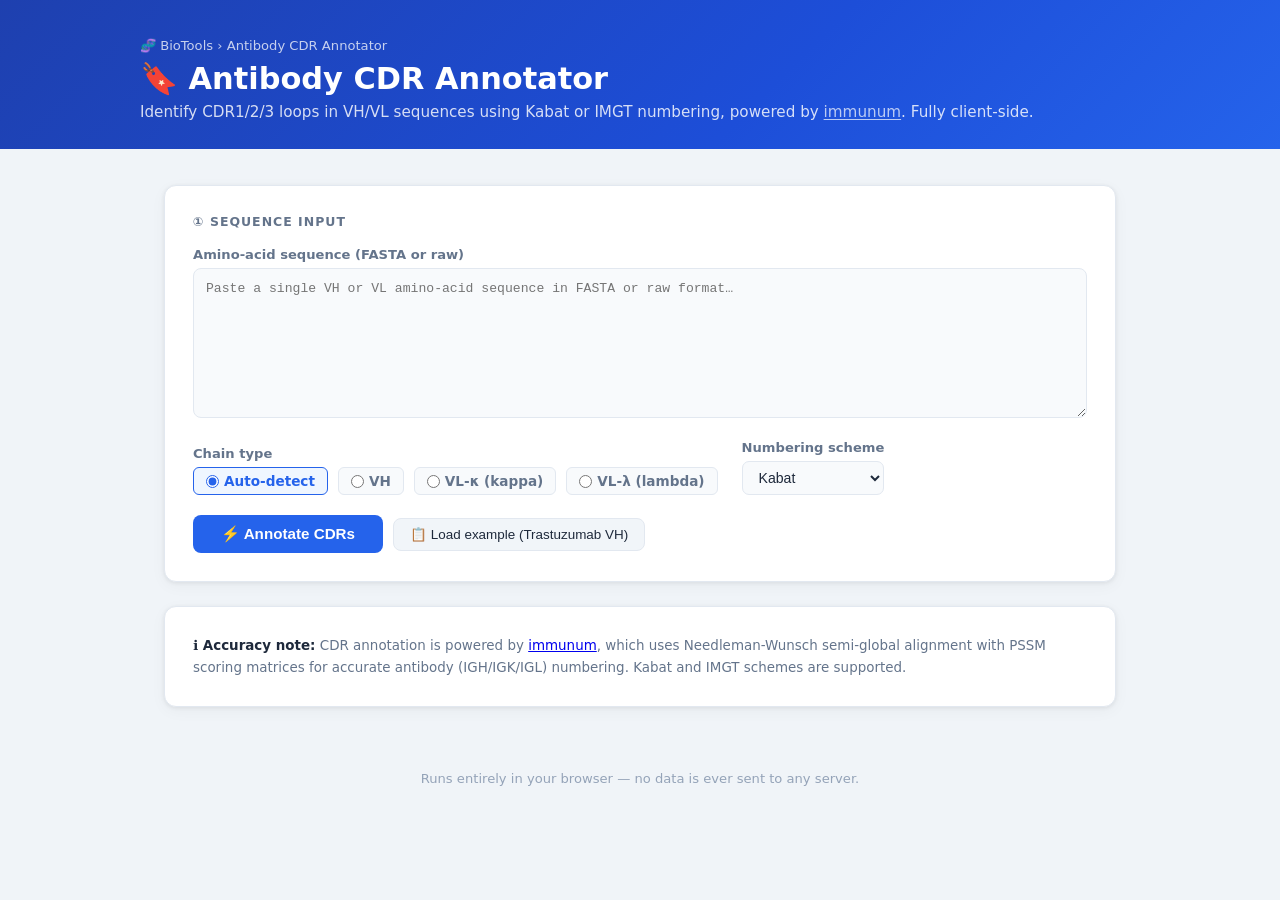
==== commit 8d0c6786: "change icons" ====
--- a/antibody-cdr/index.html
+++ b/antibody-cdr/index.html
@@ -5,404 +5,15 @@
   <meta name="viewport" content="width=device-width, initial-scale=1.0" />
   <title>Antibody CDR Annotator | BioTools</title>
   <script src="immunum-browser.js"></script>
-  <style>
-    *, *::before, *::after { box-sizing: border-box; margin: 0; padding: 0; }
-
-    :root {
-      --blue:   #2563eb;
-      --blue-d: #1d4ed8;
-      --blue-l: #eff6ff;
-      --green:  #16a34a;
-      --red:    #dc2626;
-      --slate:  #64748b;
-      --bg:     #f0f4f8;
-      --card:   #ffffff;
-      --border: #e2e8f0;
-      --text:   #1e293b;
-      --cdr1-bg:  #fef3c7; --cdr1-fg:  #92400e; --cdr1-bd: #fbbf24;
-      --cdr2-bg:  #dcfce7; --cdr2-fg:  #14532d; --cdr2-bd: #4ade80;
-      --cdr3-bg:  #ffe4e6; --cdr3-fg:  #881337; --cdr3-bd: #fb7185;
-      --fr-bg:    #f1f5f9; --fr-fg:    #64748b;
-    }
-
-    body {
-      font-family: 'Segoe UI', system-ui, -apple-system, sans-serif;
-      background: var(--bg);
-      color: var(--text);
-      min-height: 100vh;
-    }
-
-    /* ── Header ──────────────────────────────────────────── */
-    header {
-      background: linear-gradient(135deg, #1e40af 0%, #1d4ed8 60%, #2563eb 100%);
-      color: #fff;
-      padding: 32px 24px 28px;
-    }
-    .header-inner { max-width: 1000px; margin: 0 auto; }
-    .breadcrumb { font-size: 0.82rem; opacity: 0.75; margin-bottom: 8px; }
-    .breadcrumb a { color: inherit; text-decoration: none; }
-    .breadcrumb a:hover { text-decoration: underline; }
-    header h1 { font-size: 1.9rem; font-weight: 700; }
-    header p  { margin-top: 6px; font-size: 0.95rem; opacity: 0.82; }
-
-    /* ── Layout ──────────────────────────────────────────── */
-    main {
-      max-width: 1000px;
-      margin: 36px auto;
-      padding: 0 24px;
-      display: flex;
-      flex-direction: column;
-      gap: 24px;
-    }
-
-    .card {
-      background: var(--card);
-      border-radius: 12px;
-      padding: 28px;
-      box-shadow: 0 1px 4px rgba(0,0,0,.07), 0 4px 16px rgba(0,0,0,.04);
-      border: 1px solid var(--border);
-    }
-    .card-title {
-      font-size: 0.78rem;
-      font-weight: 700;
-      color: var(--slate);
-      text-transform: uppercase;
-      letter-spacing: 1px;
-      margin-bottom: 18px;
-    }
-
-    /* ── Input ───────────────────────────────────────────── */
-    label.field-label {
-      display: block;
-      font-size: 0.82rem;
-      font-weight: 600;
-      color: var(--slate);
-      margin-bottom: 6px;
-    }
-    #seq-input {
-      width: 100%;
-      height: 150px;
-      padding: 12px;
-      font-family: 'Courier New', Courier, monospace;
-      font-size: 0.82rem;
-      border: 1px solid var(--border);
-      border-radius: 8px;
-      resize: vertical;
-      color: var(--text);
-      background: #f8fafc;
-      transition: border-color 0.2s;
-    }
-    #seq-input:focus { outline: none; border-color: var(--blue); }
-
-    /* ── Options row ─────────────────────────────────────── */
-    .options-row {
-      display: flex;
-      flex-wrap: wrap;
-      gap: 24px;
-      margin-top: 18px;
-      align-items: flex-end;
-    }
-    .opt-group { display: flex; flex-direction: column; gap: 6px; }
-    .opt-group label { font-size: 0.82rem; font-weight: 600; color: var(--slate); }
-    .radio-row { display: flex; flex-wrap: wrap; gap: 10px; }
-    .radio-row label {
-      display: flex;
-      align-items: center;
-      gap: 5px;
-      font-size: 0.85rem;
-      cursor: pointer;
-      padding: 5px 12px;
-      border: 1px solid var(--border);
-      border-radius: 6px;
-      background: #f8fafc;
-      transition: background 0.15s, border-color 0.15s;
-    }
-    .radio-row input[type=radio] { accent-color: var(--blue); }
-    .radio-row label:has(input:checked) {
-      background: var(--blue-l);
-      border-color: var(--blue);
-      color: var(--blue);
-      font-weight: 600;
-    }
-    select.scheme-select {
-      padding: 7px 12px;
-      border: 1px solid var(--border);
-      border-radius: 7px;
-      font-size: 0.88rem;
-      background: #f8fafc;
-      color: var(--text);
-      cursor: pointer;
-      transition: border-color 0.2s;
-    }
-    select.scheme-select:focus { outline: none; border-color: var(--blue); }
-
-    /* ── Buttons ─────────────────────────────────────────── */
-    .btn-row { display: flex; gap: 10px; margin-top: 20px; align-items: center; }
-    #run-btn {
-      padding: 10px 28px;
-      background: var(--blue);
-      color: #fff;
-      border: none;
-      border-radius: 8px;
-      font-size: 0.95rem;
-      font-weight: 600;
-      cursor: pointer;
-      transition: background 0.2s;
-    }
-    #run-btn:hover { background: var(--blue-d); }
-    .btn-secondary {
-      padding: 8px 16px;
-      background: #f1f5f9;
-      color: var(--text);
-      border: 1px solid var(--border);
-      border-radius: 8px;
-      font-size: 0.84rem;
-      font-weight: 500;
-      cursor: pointer;
-      transition: background 0.2s;
-    }
-    .btn-secondary:hover { background: #e2e8f0; }
-
-    /* ── Error ───────────────────────────────────────────── */
-    #error-box {
-      display: none;
-      background: #fef2f2;
-      border: 1px solid #fecaca;
-      border-radius: 8px;
-      padding: 14px 18px;
-      color: var(--red);
-      font-size: 0.9rem;
-    }
-
-    /* ── Warning ─────────────────────────────────────────── */
-    .warning-box {
-      background: #fffbeb;
-      border: 1px solid #fcd34d;
-      border-radius: 8px;
-      padding: 10px 16px;
-      color: #92400e;
-      font-size: 0.84rem;
-      margin-bottom: 16px;
-    }
-
-    /* ── Results ─────────────────────────────────────────── */
-    #results-section { display: none; }
-    .results-header {
-      display: flex;
-      align-items: center;
-      justify-content: space-between;
-      flex-wrap: wrap;
-      gap: 10px;
-      margin-bottom: 16px;
-    }
-    .results-header .card-title { margin-bottom: 0; }
-    .action-btns { display: flex; gap: 8px; }
-    .action-btn {
-      padding: 7px 14px;
-      border-radius: 7px;
-      font-size: 0.82rem;
-      font-weight: 600;
-      cursor: pointer;
-      border: none;
-      transition: background 0.2s;
-    }
-    .action-btn.copy { background: #f1f5f9; color: var(--text); }
-    .action-btn.copy:hover { background: #e2e8f0; }
-    .action-btn.download { background: var(--blue); color: #fff; }
-    .action-btn.download:hover { background: var(--blue-d); }
-
-    /* ── Info chips ──────────────────────────────────────── */
-    .info-bar {
-      display: flex;
-      flex-wrap: wrap;
-      gap: 8px;
-      margin-bottom: 20px;
-    }
-    .info-chip {
-      background: #f8fafc;
-      border: 1px solid var(--border);
-      border-radius: 6px;
-      padding: 5px 12px;
-      font-size: 0.82rem;
-      color: var(--slate);
-    }
-    .info-chip strong { color: var(--text); }
-    .info-chip.cdr1 { background: var(--cdr1-bg); border-color: var(--cdr1-bd); color: var(--cdr1-fg); }
-    .info-chip.cdr2 { background: var(--cdr2-bg); border-color: var(--cdr2-bd); color: var(--cdr2-fg); }
-    .info-chip.cdr3 { background: var(--cdr3-bg); border-color: var(--cdr3-bd); color: var(--cdr3-fg); }
-
-    /* ── Legend ──────────────────────────────────────────── */
-    .legend {
-      display: flex;
-      flex-wrap: wrap;
-      gap: 10px;
-      margin-bottom: 16px;
-      font-size: 0.8rem;
-    }
-    .legend-item {
-      display: flex;
-      align-items: center;
-      gap: 5px;
-    }
-    .legend-swatch {
-      width: 14px; height: 14px;
-      border-radius: 3px;
-      border: 1px solid rgba(0,0,0,.15);
-    }
-
-    /* ── Tabs ────────────────────────────────────────────── */
-    .tab-bar {
-      display: flex;
-      gap: 4px;
-      border-bottom: 2px solid var(--border);
-      margin-bottom: 20px;
-    }
-    .tab-btn {
-      padding: 8px 16px;
-      font-size: 0.84rem;
-      font-weight: 600;
-      cursor: pointer;
-      border: none;
-      background: none;
-      color: var(--slate);
-      border-bottom: 2px solid transparent;
-      margin-bottom: -2px;
-      transition: color 0.15s, border-color 0.15s;
-    }
-    .tab-btn.active { color: var(--blue); border-bottom-color: var(--blue); }
-    .tab-panel { display: none; }
-    .tab-panel.active { display: block; }
-
-    /* ── Annotated Sequence ──────────────────────────────── */
-    #seq-display {
-      font-family: 'Courier New', Courier, monospace;
-      font-size: 0.78rem;
-      line-height: 2.2;
-      word-break: break-all;
-      background: #f8fafc;
-      border: 1px solid var(--border);
-      border-radius: 8px;
-      padding: 16px 18px;
-      overflow-x: auto;
-    }
-    .res {
-      display: inline-block;
-      width: 16px;
-      text-align: center;
-      border-radius: 3px;
-      position: relative;
-      cursor: default;
-      transition: filter 0.1s;
-    }
-    .res:hover { filter: brightness(0.88); }
-    .res.fr   { background: var(--fr-bg);   color: var(--fr-fg); }
-    .res.cdr1 { background: var(--cdr1-bg); color: var(--cdr1-fg); font-weight: 700; }
-    .res.cdr2 { background: var(--cdr2-bg); color: var(--cdr2-fg); font-weight: 700; }
-    .res.cdr3 { background: var(--cdr3-bg); color: var(--cdr3-fg); font-weight: 700; }
-    .res.unk  { background: #e2e8f0; color: #94a3b8; }
-
-    /* Tooltip */
-    .res[data-tip]::after {
-      content: attr(data-tip);
-      position: absolute;
-      bottom: 130%;
-      left: 50%;
-      transform: translateX(-50%);
-      background: #1e293b;
-      color: #fff;
-      padding: 3px 7px;
-      border-radius: 5px;
-      font-size: 0.7rem;
-      white-space: nowrap;
-      pointer-events: none;
-      opacity: 0;
-      transition: opacity 0.15s;
-      z-index: 100;
-    }
-    .res[data-tip]:hover::after { opacity: 1; }
-
-    /* ── CDR Table ───────────────────────────────────────── */
-    .cdr-table {
-      width: 100%;
-      border-collapse: collapse;
-      font-size: 0.87rem;
-    }
-    .cdr-table th {
-      text-align: left;
-      padding: 10px 14px;
-      background: #f8fafc;
-      border-bottom: 2px solid var(--border);
-      font-size: 0.78rem;
-      font-weight: 700;
-      color: var(--slate);
-      text-transform: uppercase;
-      letter-spacing: 0.5px;
-    }
-    .cdr-table td {
-      padding: 10px 14px;
-      border-bottom: 1px solid var(--border);
-      vertical-align: top;
-    }
-    .cdr-table tr:last-child td { border-bottom: none; }
-    .cdr-seq {
-      font-family: 'Courier New', Courier, monospace;
-      font-size: 0.85rem;
-      letter-spacing: 0.5px;
-      font-weight: 700;
-    }
-    .cdr-seq.c1 { color: var(--cdr1-fg); }
-    .cdr-seq.c2 { color: var(--cdr2-fg); }
-    .cdr-seq.c3 { color: var(--cdr3-fg); }
-    .pos-badge {
-      display: inline-block;
-      background: #f1f5f9;
-      border: 1px solid var(--border);
-      border-radius: 4px;
-      padding: 1px 7px;
-      font-size: 0.75rem;
-      color: var(--slate);
-      margin-top: 3px;
-    }
-
-    /* ── Numbered Alignment ──────────────────────────────── */
-    #num-display {
-      font-family: 'Courier New', Courier, monospace;
-      font-size: 0.74rem;
-      line-height: 1.6;
-      overflow-x: auto;
-      background: #f8fafc;
-      border: 1px solid var(--border);
-      border-radius: 8px;
-      padding: 16px 18px;
-    }
-    .num-block { margin-bottom: 24px; }
-    .num-block:last-child { margin-bottom: 0; }
-    .num-pos-row { color: #94a3b8; white-space: pre; }
-    .num-seq-row { white-space: pre; }
-    .num-reg-row { white-space: pre; color: var(--slate); }
-    .nk { display: inline; }
-    .nk.fr   { color: var(--fr-fg); }
-    .nk.cdr1 { color: var(--cdr1-fg); font-weight: bold; }
-    .nk.cdr2 { color: var(--cdr2-fg); font-weight: bold; }
-    .nk.cdr3 { color: var(--cdr3-fg); font-weight: bold; }
-    .nk.unk  { color: #94a3b8; }
-
-    /* ── Footer ──────────────────────────────────────────── */
-    footer {
-      text-align: center;
-      padding: 28px 16px;
-      color: #94a3b8;
-      font-size: 0.82rem;
-    }
-  </style>
+  <link rel="stylesheet" href="cdr.css">
 </head>
 <body>
 
 <header>
   <div class="header-inner">
     <p class="breadcrumb"><a href="../index.html">🧬 BioTools</a> › Antibody CDR Annotator</p>
-    <h1>🧪 Antibody CDR Annotator</h1>
-    <p>Identify CDR1/2/3 loops in VH/VL sequences using Kabat or IMGT numbering, powered by <a href="https://immunum.enpicom.com" target="_blank" rel="noopener" style="color:rgba(255,255,255,.85);text-underline-offset:2px">immunum</a>. Fully client-side.</p>
+    <h1>🔖 Antibody CDR Annotator</h1>
+    <p>Identify CDR1/2/3 loops in VH/VL sequences using Kabat or IMGT numbering, powered by <a href="https://immunum.enpicom.com" target="_blank" rel="noopener" class="header-link">immunum</a>. Fully client-side.</p>
   </div>
 </header>
 
@@ -493,356 +104,7 @@
 
 <footer>Runs entirely in your browser — no data is ever sent to any server.</footer>
 
-<script>
-/* ================================================================
-   IMMUNUM INTEGRATION
-   Uses the immunum WASM package for CDR annotation.
-   initImmun() and ImmunumAnnotator are provided by immunum-browser.js
-================================================================ */
-
-/* ----------------------------------------------------------------
-   WASM initialisation — called once on page load
----------------------------------------------------------------- */
-let _immunumReady = false;
-
-(async () => {
-  try {
-    await initImmun('immunum_bg.wasm');
-    _immunumReady = true;
-    const btn = document.getElementById('run-btn');
-    btn.disabled = false;
-    btn.textContent = '⚡ Annotate CDRs';
-  } catch (e) {
-    document.getElementById('run-btn').textContent = '❌ Failed to load';
-    showError('Failed to load the immunum WASM module: ' + e.message);
-  }
-})();
-
-/* ================================================================
-   SEQUENCE PARSING
-================================================================ */
-function parseSeq(raw) {
-  return raw.split('\n')
-    .filter(l => !l.trimStart().startsWith('>'))
-    .join('')
-    .toUpperCase()
-    .replace(/[^ACDEFGHIKLMNPQRSTVWY]/g, '');
-}
-
-/* ================================================================
-   ANNOTATION — delegates to immunum
-   Returns { residues, chainType, confidence, scheme }
-   residues: [{ aa, pos, region }]
-================================================================ */
-function annotate(seq, chainHint, scheme) {
-  // Map UI chain hint to immunum chain codes
-  let chains;
-  if      (chainHint === 'VH')   chains = ['H'];
-  else if (chainHint === 'VK')   chains = ['K'];
-  else if (chainHint === 'VL')   chains = ['L'];
-  else                           chains = ['H', 'K', 'L']; // auto
-
-  const schemeStr = scheme.toLowerCase(); // 'kabat' or 'imgt'
-
-  const annotator = new ImmunumAnnotator(chains, schemeStr);
-  try {
-    const numResult  = annotator.number(seq);
-    const segResult  = annotator.segment(seq);
-
-    if (numResult.error || !numResult.numbering) return null;
-    if (segResult.error) return null;
-
-    const { chain, confidence, numbering, query_start } = numResult;
-    const { prefix='', fr1='', cdr1='', fr2='', cdr2='',
-            fr3='', cdr3='', fr4='', postfix='' } = segResult;
-
-    // Build per-residue region array from segmentation
-    const regionArr = [];
-    for (const [region, s] of [
-      ['unknown', prefix],  ['FR1', fr1],   ['CDR1', cdr1],
-      ['FR2', fr2],         ['CDR2', cdr2], ['FR3', fr3],
-      ['CDR3', cdr3],       ['FR4', fr4],   ['unknown', postfix]
-    ]) {
-      for (const _aa of s) regionArr.push(region);
-    }
-
-    // Build per-residue position labels from the ordered numbering Map
-    const posLabels = new Array(seq.length).fill(null);
-    let idx = query_start;
-    for (const [pos] of numbering.entries()) {
-      if (idx < seq.length) posLabels[idx] = pos;
-      idx++;
-    }
-
-    const residues = Array.from(seq, (aa, i) => ({
-      aa,
-      pos:    posLabels[i],
-      region: regionArr[i] || 'unknown'
-    }));
-
-    const chainMap = { H: 'VH', K: 'VK', L: 'VL' };
-    return { residues, chainType: chainMap[chain] || chain, confidence, scheme };
-  } finally {
-    annotator.free();
-  }
-}
-
-/* ================================================================
-   REGION CLASS HELPER
-================================================================ */
-function regionClass(region) {
-  if (region === 'CDR1') return 'cdr1';
-  if (region === 'CDR2') return 'cdr2';
-  if (region === 'CDR3') return 'cdr3';
-  if (region === 'FR1' || region === 'FR2' || region === 'FR3' || region === 'FR4') return 'fr';
-  return 'unk';
-}
-
-/* ================================================================
-   RENDERING — Annotated Sequence
-================================================================ */
-function renderAnnotated(res) {
-  const html = res.residues.map(r => {
-    const cls = regionClass(r.region);
-    const tip = r.pos ? `${r.pos} · ${r.region}` : r.region;
-    return `<span class="res ${cls}" data-tip="${tip}">${r.aa}</span>`;
-  }).join('');
-  document.getElementById('seq-display').innerHTML = html;
-}
-
-/* ================================================================
-   RENDERING — CDR Table
-================================================================ */
-function renderCDRTable(res) {
-  const { residues, chainType, scheme } = res;
-  const cdrs = [
-    { name: 'CDR1', cls: 'c1', seq: '', start: null, end: null },
-    { name: 'CDR2', cls: 'c2', seq: '', start: null, end: null },
-    { name: 'CDR3', cls: 'c3', seq: '', start: null, end: null }
-  ];
-  let queryPos = 1;
-  for (const r of residues) {
-    for (const cdr of cdrs) {
-      if (r.region === cdr.name) {
-        cdr.seq += r.aa;
-        if (cdr.start === null) cdr.start = queryPos;
-        cdr.end = queryPos;
-      }
-    }
-    queryPos++;
-  }
-
-  let html = `<thead><tr>
-    <th>CDR</th><th>Sequence</th><th>Length</th>
-    <th>Query position (1-based)</th><th>Scheme</th>
-  </tr></thead><tbody>`;
-  cdrs.forEach(cdr => {
-    const pos = cdr.start != null ? `${cdr.start}–${cdr.end}` : '—';
-    const seq = cdr.seq || '—';
-    html += `<tr>
-      <td><strong>${cdr.name}</strong></td>
-      <td><span class="cdr-seq ${cdr.cls}">${seq}</span></td>
-      <td>${cdr.seq.length || 0}</td>
-      <td><span class="pos-badge">${pos}</span></td>
-      <td><span class="pos-badge">${scheme}</span></td>
-    </tr>`;
-  });
-  html += '</tbody>';
-  document.getElementById('cdr-table').innerHTML = html;
-}
-
-/* ================================================================
-   RENDERING — Numbered Alignment View
-   Each column width = max(3, length of position label).
-   All three rows (position / residue / region) use the same width
-   per column so they stay aligned even for insertion codes like 100A.
-================================================================ */
-function renderNumbered(res) {
-  const { residues } = res;
-  const COLS = 30;
-
-  function regionAbbr(region) {
-    if (region === 'CDR1') return 'C1';
-    if (region === 'CDR2') return 'C2';
-    if (region === 'CDR3') return 'C3';
-    if (region.startsWith('FR')) return region; // FR1..FR4 (3 chars)
-    return '?';
-  }
-
-  let html = '';
-  for (let start = 0; start < residues.length; start += COLS) {
-    const chunk = residues.slice(start, start + COLS);
-
-    // Per-column widths: fit position label, minimum 3
-    const widths = chunk.map(r => Math.max(3, (r.pos ?? '?').length));
-
-    // Position row (plain text)
-    let posRow = '';
-    for (let i = 0; i < chunk.length; i++) {
-      posRow += (chunk[i].pos ?? '?').padStart(widths[i]);
-    }
-
-    // Sequence row (colored spans)
-    let seqRow = '';
-    for (let i = 0; i < chunk.length; i++) {
-      const r   = chunk[i];
-      const cls = regionClass(r.region);
-      seqRow += `<span class="nk ${cls}">${r.aa.padStart(widths[i])}</span>`;
-    }
-
-    // Region row (plain text)
-    let regRow = '';
-    for (let i = 0; i < chunk.length; i++) {
-      regRow += regionAbbr(chunk[i].region).padStart(widths[i]);
-    }
-
-    html += `<div class="num-block">
-      <div class="num-pos-row">${posRow}</div>
-      <div class="num-seq-row">${seqRow}</div>
-      <div class="num-reg-row">${regRow}</div>
-    </div>`;
-  }
-  document.getElementById('num-display').innerHTML = html;
-}
-
-/* ================================================================
-   RENDERING — Info bar
-================================================================ */
-function renderInfoBar(res) {
-  const { residues, chainType, confidence, scheme } = res;
-  const cdr1 = residues.filter(r => r.region === 'CDR1').map(r => r.aa).join('');
-  const cdr2 = residues.filter(r => r.region === 'CDR2').map(r => r.aa).join('');
-  const cdr3 = residues.filter(r => r.region === 'CDR3').map(r => r.aa).join('');
-  const confPct = confidence != null ? (confidence * 100).toFixed(1) + '%' : '—';
-
-  document.getElementById('info-bar').innerHTML = `
-    <span class="info-chip">Chain: <strong>${chainType}</strong></span>
-    <span class="info-chip">Scheme: <strong>${scheme}</strong></span>
-    <span class="info-chip">Confidence: <strong>${confPct}</strong></span>
-    <span class="info-chip cdr1">CDR1: <strong>${cdr1 || '—'}</strong> (${cdr1.length} aa)</span>
-    <span class="info-chip cdr2">CDR2: <strong>${cdr2 || '—'}</strong> (${cdr2.length} aa)</span>
-    <span class="info-chip cdr3">CDR3: <strong>${cdr3 || '—'}</strong> (${cdr3.length} aa)</span>
-  `;
-}
-
-/* ================================================================
-   EXPORT HELPERS
-================================================================ */
-let _lastResult = null;
-
-function copyFASTA() {
-  if (!_lastResult) return;
-  const { residues, chainType, scheme } = _lastResult;
-  const cdrs = ['CDR1','CDR2','CDR3'];
-  let text = '';
-  for (const name of cdrs) {
-    const seq = residues.filter(r => r.region === name).map(r => r.aa).join('');
-    if (seq) text += `>${chainType}_${name}_${scheme}\n${seq}\n`;
-  }
-  navigator.clipboard.writeText(text).catch(() => {
-    const ta = document.createElement('textarea');
-    ta.value = text; document.body.appendChild(ta); ta.select();
-    document.execCommand('copy'); // eslint-disable-line -- deprecated but widely supported fallback
-    document.body.removeChild(ta);
-  });
-}
-
-function downloadTSV() {
-  if (!_lastResult) return;
-  const { residues, chainType, scheme } = _lastResult;
-  let tsv = `# Antibody CDR Annotator | Scheme: ${scheme} | Chain: ${chainType}\n`;
-  tsv += 'QueryPos\tAA\tPos\tRegion\n';
-  residues.forEach((r, i) => {
-    tsv += `${i+1}\t${r.aa}\t${r.pos ?? ''}\t${r.region}\n`;
-  });
-  const blob = new Blob([tsv], { type: 'text/tab-separated-values' });
-  const a = document.createElement('a');
-  a.href = URL.createObjectURL(blob);
-  a.download = `cdr_annotation_${scheme}.tsv`;
-  a.click();
-  URL.revokeObjectURL(a.href);
-}
-
-/* ================================================================
-   UI HANDLERS
-================================================================ */
-function showError(msg) {
-  const box = document.getElementById('error-box');
-  box.textContent = msg;
-  box.style.display = 'block';
-}
-function clearError() {
-  document.getElementById('error-box').style.display = 'none';
-}
-
-function showTab(name, btn) {
-  document.querySelectorAll('.tab-panel').forEach(p => p.classList.remove('active'));
-  document.querySelectorAll('.tab-btn').forEach(b => b.classList.remove('active'));
-  document.getElementById('tab-' + name).classList.add('active');
-  btn.classList.add('active');
-}
-
-function runAnnotation() {
-  if (!_immunumReady) { showError('Annotation engine is still loading. Please wait a moment.'); return; }
-  clearError();
-  const raw = document.getElementById('seq-input').value.trim();
-  if (!raw) { showError('Please paste a sequence.'); return; }
-
-  const seq = parseSeq(raw);
-  if (seq.length < 50) {
-    showError('Sequence too short (< 50 amino acids). Please provide a complete VH or VL variable domain.');
-    return;
-  }
-  if (seq.length > 600) {
-    showError('Sequence too long (> 600 amino acids). Please provide a single variable domain.');
-    return;
-  }
-
-  const chainHint = document.querySelector('input[name=chain]:checked').value;
-  const scheme = document.getElementById('scheme-select').value;
-
-  let res;
-  try {
-    res = annotate(seq, chainHint, scheme);
-  } catch (e) {
-    showError('Annotation failed: ' + e.message);
-    return;
-  }
-  if (!res) {
-    showError('Alignment failed — the sequence could not be numbered. Check it is a valid antibody variable domain.');
-    return;
-  }
-
-  _lastResult = res;
-
-  // Warnings
-  const warnArea = document.getElementById('warning-area');
-  const warns = [];
-  const fr4Count = res.residues.filter(r => r.region === 'FR4').length;
-  if (fr4Count === 0) warns.push('FR4 (J-gene) region not found — the sequence may be truncated before FR4.');
-  if (res.residues.filter(r => r.region === 'CDR3').length === 0) warns.push('No CDR3 residues identified. The sequence may end before the CDR3.');
-  if (res.confidence != null && res.confidence < 0.7) warns.push(`Low alignment confidence (${(res.confidence*100).toFixed(1)}%) — results may be inaccurate for this sequence.`);
-  if (chainHint === 'auto') warns.push(`Chain auto-detected as <strong>${res.chainType}</strong>.`);
-  warnArea.innerHTML = warns.map(w => `<div class="warning-box">⚠️ ${w}</div>`).join('');
-
-  renderInfoBar(res);
-  renderAnnotated(res);
-  renderCDRTable(res);
-  renderNumbered(res);
-
-  document.getElementById('results-section').style.display = 'block';
-  document.getElementById('results-section').scrollIntoView({ behavior: 'smooth', block: 'start' });
-}
-
-function loadExample() {
-  document.getElementById('seq-input').value =
-`>Trastuzumab_VH (IGHV3-66/IGHV3-23 family)
-EVQLVESGGGLVQPGGSLRLSCAASGFNIKDTYIHWVRQAPGKGLEWVARIYPTNGYTRYADSVKGRFTIS
-ADTSKNTAYLQMNSLRAEDTAVYYCSRWGGDGFYAMDYWGQGTLVTVSS`;
-  document.querySelector('input[name=chain][value=auto]').checked = true;
-  document.getElementById('scheme-select').value = 'Kabat';
-}
-</script>
+<script src="cdr.js"></script>
 
 </body>
 </html>
--- a/antibody-cdr/cdr.css
+++ b/antibody-cdr/cdr.css
@@ -0,0 +1,394 @@
+
+*, *::before, *::after { box-sizing: border-box; margin: 0; padding: 0; }
+
+:root {
+  --blue:   #2563eb;
+  --blue-d: #1d4ed8;
+  --blue-l: #eff6ff;
+  --green:  #16a34a;
+  --red:    #dc2626;
+  --slate:  #64748b;
+  --bg:     #f0f4f8;
+  --card:   #ffffff;
+  --border: #e2e8f0;
+  --text:   #1e293b;
+  --cdr1-bg:  #fef3c7; --cdr1-fg:  #92400e; --cdr1-bd: #fbbf24;
+  --cdr2-bg:  #dcfce7; --cdr2-fg:  #14532d; --cdr2-bd: #4ade80;
+  --cdr3-bg:  #ffe4e6; --cdr3-fg:  #881337; --cdr3-bd: #fb7185;
+  --fr-bg:    #f1f5f9; --fr-fg:    #64748b;
+}
+
+body {
+  font-family: 'Segoe UI', system-ui, -apple-system, sans-serif;
+  background: var(--bg);
+  color: var(--text);
+  min-height: 100vh;
+}
+
+/* ── Header ──────────────────────────────────────────── */
+header {
+  background: linear-gradient(135deg, #1e40af 0%, #1d4ed8 60%, #2563eb 100%);
+  color: #fff;
+  padding: 32px 24px 28px;
+}
+.header-inner { max-width: 1000px; margin: 0 auto; }
+.breadcrumb { font-size: 0.82rem; opacity: 0.75; margin-bottom: 8px; }
+.breadcrumb a { color: inherit; text-decoration: none; }
+.breadcrumb a:hover { text-decoration: underline; }
+header h1 { font-size: 1.9rem; font-weight: 700; }
+header p  { margin-top: 6px; font-size: 0.95rem; opacity: 0.82; }
+
+/* ── Layout ──────────────────────────────────────────── */
+main {
+  max-width: 1000px;
+  margin: 36px auto;
+  padding: 0 24px;
+  display: flex;
+  flex-direction: column;
+  gap: 24px;
+}
+
+.card {
+  background: var(--card);
+  border-radius: 12px;
+  padding: 28px;
+  box-shadow: 0 1px 4px rgba(0,0,0,.07), 0 4px 16px rgba(0,0,0,.04);
+  border: 1px solid var(--border);
+}
+.card-title {
+  font-size: 0.78rem;
+  font-weight: 700;
+  color: var(--slate);
+  text-transform: uppercase;
+  letter-spacing: 1px;
+  margin-bottom: 18px;
+}
+
+/* ── Input ───────────────────────────────────────────── */
+label.field-label {
+  display: block;
+  font-size: 0.82rem;
+  font-weight: 600;
+  color: var(--slate);
+  margin-bottom: 6px;
+}
+#seq-input {
+  width: 100%;
+  height: 150px;
+  padding: 12px;
+  font-family: 'Courier New', Courier, monospace;
+  font-size: 0.82rem;
+  border: 1px solid var(--border);
+  border-radius: 8px;
+  resize: vertical;
+  color: var(--text);
+  background: #f8fafc;
+  transition: border-color 0.2s;
+}
+#seq-input:focus { outline: none; border-color: var(--blue); }
+
+/* ── Options row ─────────────────────────────────────── */
+.options-row {
+  display: flex;
+  flex-wrap: wrap;
+  gap: 24px;
+  margin-top: 18px;
+  align-items: flex-end;
+}
+.opt-group { display: flex; flex-direction: column; gap: 6px; }
+.opt-group label { font-size: 0.82rem; font-weight: 600; color: var(--slate); }
+.radio-row { display: flex; flex-wrap: wrap; gap: 10px; }
+.radio-row label {
+  display: flex;
+  align-items: center;
+  gap: 5px;
+  font-size: 0.85rem;
+  cursor: pointer;
+  padding: 5px 12px;
+  border: 1px solid var(--border);
+  border-radius: 6px;
+  background: #f8fafc;
+  transition: background 0.15s, border-color 0.15s;
+}
+.radio-row input[type=radio] { accent-color: var(--blue); }
+.radio-row label:has(input:checked) {
+  background: var(--blue-l);
+  border-color: var(--blue);
+  color: var(--blue);
+  font-weight: 600;
+}
+select.scheme-select {
+  padding: 7px 12px;
+  border: 1px solid var(--border);
+  border-radius: 7px;
+  font-size: 0.88rem;
+  background: #f8fafc;
+  color: var(--text);
+  cursor: pointer;
+  transition: border-color 0.2s;
+}
+select.scheme-select:focus { outline: none; border-color: var(--blue); }
+
+/* ── Buttons ─────────────────────────────────────────── */
+.btn-row { display: flex; gap: 10px; margin-top: 20px; align-items: center; }
+#run-btn {
+  padding: 10px 28px;
+  background: var(--blue);
+  color: #fff;
+  border: none;
+  border-radius: 8px;
+  font-size: 0.95rem;
+  font-weight: 600;
+  cursor: pointer;
+  transition: background 0.2s;
+}
+#run-btn:hover { background: var(--blue-d); }
+.btn-secondary {
+  padding: 8px 16px;
+  background: #f1f5f9;
+  color: var(--text);
+  border: 1px solid var(--border);
+  border-radius: 8px;
+  font-size: 0.84rem;
+  font-weight: 500;
+  cursor: pointer;
+  transition: background 0.2s;
+}
+.btn-secondary:hover { background: #e2e8f0; }
+
+/* ── Error ───────────────────────────────────────────── */
+#error-box {
+  display: none;
+  background: #fef2f2;
+  border: 1px solid #fecaca;
+  border-radius: 8px;
+  padding: 14px 18px;
+  color: var(--red);
+  font-size: 0.9rem;
+}
+
+/* ── Warning ─────────────────────────────────────────── */
+.warning-box {
+  background: #fffbeb;
+  border: 1px solid #fcd34d;
+  border-radius: 8px;
+  padding: 10px 16px;
+  color: #92400e;
+  font-size: 0.84rem;
+  margin-bottom: 16px;
+}
+
+/* ── Results ─────────────────────────────────────────── */
+#results-section { display: none; }
+.results-header {
+  display: flex;
+  align-items: center;
+  justify-content: space-between;
+  flex-wrap: wrap;
+  gap: 10px;
+  margin-bottom: 16px;
+}
+.results-header .card-title { margin-bottom: 0; }
+.action-btns { display: flex; gap: 8px; }
+.action-btn {
+  padding: 7px 14px;
+  border-radius: 7px;
+  font-size: 0.82rem;
+  font-weight: 600;
+  cursor: pointer;
+  border: none;
+  transition: background 0.2s;
+}
+.action-btn.copy { background: #f1f5f9; color: var(--text); }
+.action-btn.copy:hover { background: #e2e8f0; }
+.action-btn.download { background: var(--blue); color: #fff; }
+.action-btn.download:hover { background: var(--blue-d); }
+
+/* ── Info chips ──────────────────────────────────────── */
+.info-bar {
+  display: flex;
+  flex-wrap: wrap;
+  gap: 8px;
+  margin-bottom: 20px;
+}
+.info-chip {
+  background: #f8fafc;
+  border: 1px solid var(--border);
+  border-radius: 6px;
+  padding: 5px 12px;
+  font-size: 0.82rem;
+  color: var(--slate);
+}
+.info-chip strong { color: var(--text); }
+.info-chip.cdr1 { background: var(--cdr1-bg); border-color: var(--cdr1-bd); color: var(--cdr1-fg); }
+.info-chip.cdr2 { background: var(--cdr2-bg); border-color: var(--cdr2-bd); color: var(--cdr2-fg); }
+.info-chip.cdr3 { background: var(--cdr3-bg); border-color: var(--cdr3-bd); color: var(--cdr3-fg); }
+
+/* ── Legend ──────────────────────────────────────────── */
+.legend {
+  display: flex;
+  flex-wrap: wrap;
+  gap: 10px;
+  margin-bottom: 16px;
+  font-size: 0.8rem;
+}
+.legend-item {
+  display: flex;
+  align-items: center;
+  gap: 5px;
+}
+.legend-swatch {
+  width: 14px; height: 14px;
+  border-radius: 3px;
+  border: 1px solid rgba(0,0,0,.15);
+}
+
+/* ── Tabs ────────────────────────────────────────────── */
+.tab-bar {
+  display: flex;
+  gap: 4px;
+  border-bottom: 2px solid var(--border);
+  margin-bottom: 20px;
+}
+.tab-btn {
+  padding: 8px 16px;
+  font-size: 0.84rem;
+  font-weight: 600;
+  cursor: pointer;
+  border: none;
+  background: none;
+  color: var(--slate);
+  border-bottom: 2px solid transparent;
+  margin-bottom: -2px;
+  transition: color 0.15s, border-color 0.15s;
+}
+.tab-btn.active { color: var(--blue); border-bottom-color: var(--blue); }
+.tab-panel { display: none; }
+.tab-panel.active { display: block; }
+
+/* ── Annotated Sequence ──────────────────────────────── */
+#seq-display {
+  font-family: 'Courier New', Courier, monospace;
+  font-size: 0.78rem;
+  line-height: 2.2;
+  word-break: break-all;
+  background: #f8fafc;
+  border: 1px solid var(--border);
+  border-radius: 8px;
+  padding: 16px 18px;
+  overflow-x: auto;
+}
+.res {
+  display: inline-block;
+  width: 16px;
+  text-align: center;
+  border-radius: 3px;
+  position: relative;
+  cursor: default;
+  transition: filter 0.1s;
+}
+.res:hover { filter: brightness(0.88); }
+.res.fr   { background: var(--fr-bg);   color: var(--fr-fg); }
+.res.cdr1 { background: var(--cdr1-bg); color: var(--cdr1-fg); font-weight: 700; }
+.res.cdr2 { background: var(--cdr2-bg); color: var(--cdr2-fg); font-weight: 700; }
+.res.cdr3 { background: var(--cdr3-bg); color: var(--cdr3-fg); font-weight: 700; }
+.res.unk  { background: #e2e8f0; color: #94a3b8; }
+
+/* Tooltip */
+.res[data-tip]::after {
+  content: attr(data-tip);
+  position: absolute;
+  bottom: 130%;
+  left: 50%;
+  transform: translateX(-50%);
+  background: #1e293b;
+  color: #fff;
+  padding: 3px 7px;
+  border-radius: 5px;
+  font-size: 0.7rem;
+  white-space: nowrap;
+  pointer-events: none;
+  opacity: 0;
+  transition: opacity 0.15s;
+  z-index: 100;
+}
+.res[data-tip]:hover::after { opacity: 1; }
+
+/* ── CDR Table ───────────────────────────────────────── */
+.cdr-table {
+  width: 100%;
+  border-collapse: collapse;
+  font-size: 0.87rem;
+}
+.cdr-table th {
+  text-align: left;
+  padding: 10px 14px;
+  background: #f8fafc;
+  border-bottom: 2px solid var(--border);
+  font-size: 0.78rem;
+  font-weight: 700;
+  color: var(--slate);
+  text-transform: uppercase;
+  letter-spacing: 0.5px;
+}
+.cdr-table td {
+  padding: 10px 14px;
+  border-bottom: 1px solid var(--border);
+  vertical-align: top;
+}
+.cdr-table tr:last-child td { border-bottom: none; }
+.cdr-seq {
+  font-family: 'Courier New', Courier, monospace;
+  font-size: 0.85rem;
+  letter-spacing: 0.5px;
+  font-weight: 700;
+}
+.cdr-seq.c1 { color: var(--cdr1-fg); }
+.cdr-seq.c2 { color: var(--cdr2-fg); }
+.cdr-seq.c3 { color: var(--cdr3-fg); }
+.pos-badge {
+  display: inline-block;
+  background: #f1f5f9;
+  border: 1px solid var(--border);
+  border-radius: 4px;
+  padding: 1px 7px;
+  font-size: 0.75rem;
+  color: var(--slate);
+  margin-top: 3px;
+}
+
+/* ── Numbered Alignment ──────────────────────────────── */
+#num-display {
+  font-family: 'Courier New', Courier, monospace;
+  font-size: 0.74rem;
+  line-height: 1.6;
+  overflow-x: auto;
+  background: #f8fafc;
+  border: 1px solid var(--border);
+  border-radius: 8px;
+  padding: 16px 18px;
+}
+.num-block { margin-bottom: 24px; }
+.num-block:last-child { margin-bottom: 0; }
+.num-pos-row { color: #94a3b8; white-space: pre; }
+.num-seq-row { white-space: pre; }
+.num-reg-row { white-space: pre; color: var(--slate); }
+.nk { display: inline; }
+.nk.fr   { color: var(--fr-fg); }
+.nk.cdr1 { color: var(--cdr1-fg); font-weight: bold; }
+.nk.cdr2 { color: var(--cdr2-fg); font-weight: bold; }
+.nk.cdr3 { color: var(--cdr3-fg); font-weight: bold; }
+.nk.unk  { color: #94a3b8; }
+
+/* ── Footer ──────────────────────────────────────────── */
+footer {
+  text-align: center;
+  padding: 28px 16px;
+  color: #94a3b8;
+  font-size: 0.82rem;
+}
+.header-link {
+  color: rgba(255,255,255,.85);
+  text-underline-offset: 2px;
+}
+  
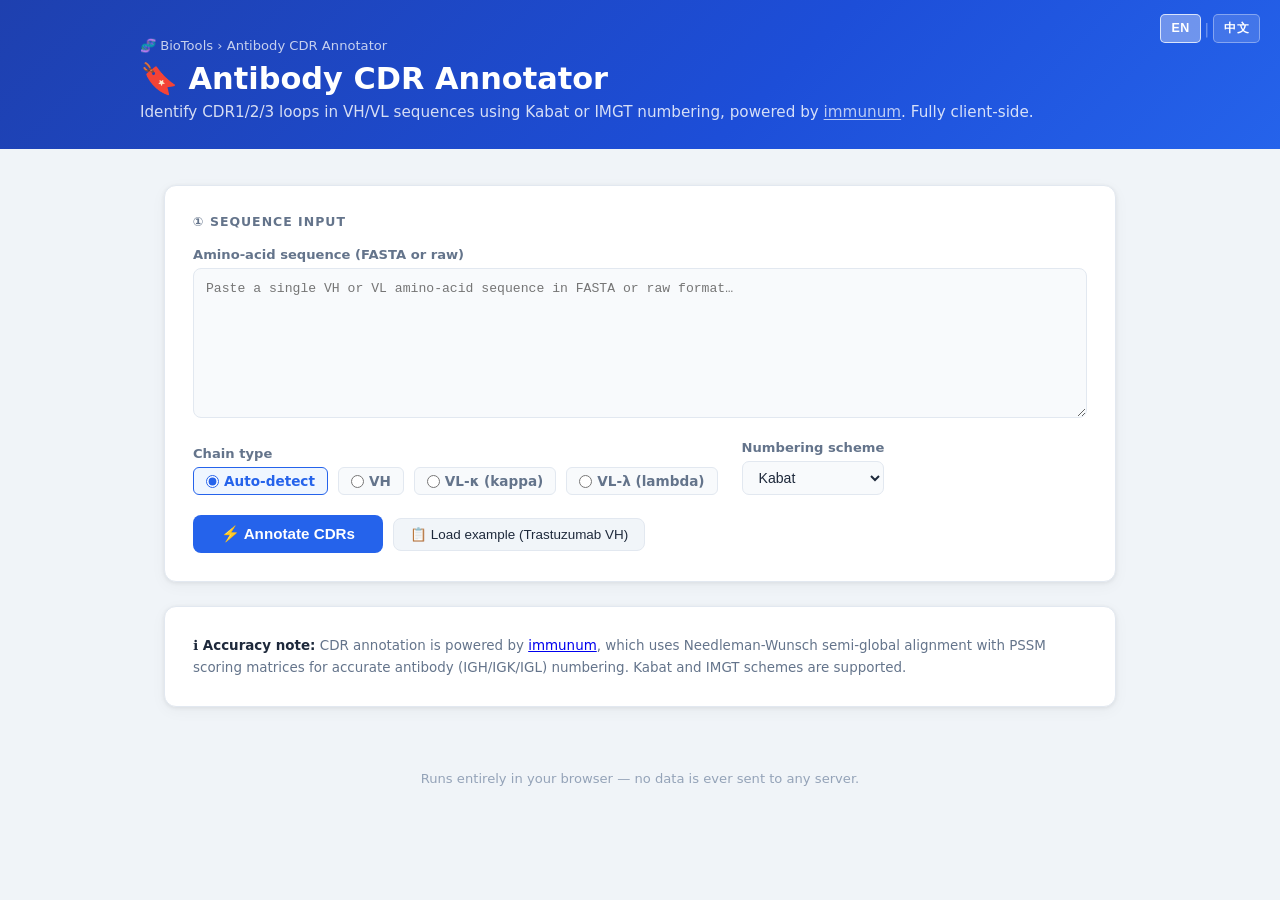
==== commit 64a8ee48: "feat: add EN/CN language switcher to all BioTools pages - Create i18n.js with full English/Chinese t" ====
--- a/antibody-cdr/index.html
+++ b/antibody-cdr/index.html
@@ -3,7 +3,7 @@
 <head>
   <meta charset="UTF-8" />
   <meta name="viewport" content="width=device-width, initial-scale=1.0" />
-  <title>Antibody CDR Annotator | BioTools</title>
+  <title data-i18n="page.cdr">Antibody CDR Annotator | BioTools</title>
   <script src="immunum-browser.js"></script>
   <link rel="stylesheet" href="cdr.css">
 </head>
@@ -11,9 +11,9 @@
 
 <header>
   <div class="header-inner">
-    <p class="breadcrumb"><a href="../index.html">🧬 BioTools</a> › Antibody CDR Annotator</p>
-    <h1>🔖 Antibody CDR Annotator</h1>
-    <p>Identify CDR1/2/3 loops in VH/VL sequences using Kabat or IMGT numbering, powered by <a href="https://immunum.enpicom.com" target="_blank" rel="noopener" class="header-link">immunum</a>. Fully client-side.</p>
+    <p class="breadcrumb"><a href="../index.html">🧬 BioTools</a> › <span data-i18n="nav.cdr">Antibody CDR Annotator</span></p>
+    <h1 data-i18n="cdr.h1">🔖 Antibody CDR Annotator</h1>
+    <p data-i18n="cdr.subtitle">Identify CDR1/2/3 loops in VH/VL sequences using Kabat or IMGT numbering, powered by <a href="https://immunum.enpicom.com" target="_blank" rel="noopener" class="header-link">immunum</a>. Fully client-side.</p>
   </div>
 </header>
 
@@ -21,23 +21,24 @@
 
   <!-- ① Input -->
   <div class="card">
-    <p class="card-title">① Sequence Input</p>
-    <label class="field-label" for="seq-input">Amino-acid sequence (FASTA or raw)</label>
+    <p class="card-title" data-i18n="cdr.step1">① Sequence Input</p>
+    <label class="field-label" for="seq-input" data-i18n="cdr.seq-label">Amino-acid sequence (FASTA or raw)</label>
     <textarea id="seq-input" spellcheck="false"
+      data-i18n-placeholder="cdr.seq-ph"
       placeholder="Paste a single VH or VL amino-acid sequence in FASTA or raw format…"></textarea>
 
     <div class="options-row">
       <div class="opt-group">
-        <label>Chain type</label>
+        <label data-i18n="cdr.chain">Chain type</label>
         <div class="radio-row">
-          <label><input type="radio" name="chain" value="auto" checked /> Auto-detect</label>
+          <label><input type="radio" name="chain" value="auto" checked /> <span data-i18n="cdr.auto">Auto-detect</span></label>
           <label><input type="radio" name="chain" value="VH" /> VH</label>
           <label><input type="radio" name="chain" value="VK" /> VL-κ (kappa)</label>
           <label><input type="radio" name="chain" value="VL" /> VL-λ (lambda)</label>
         </div>
       </div>
       <div class="opt-group">
-        <label for="scheme-select">Numbering scheme</label>
+        <label for="scheme-select" data-i18n="cdr.scheme">Numbering scheme</label>
         <select id="scheme-select" class="scheme-select">
           <option value="Kabat">Kabat</option>
           <option value="IMGT">IMGT</option>
@@ -47,7 +48,7 @@
 
     <div class="btn-row">
       <button id="run-btn" onclick="runAnnotation()" disabled>⏳ Loading…</button>
-      <button class="btn-secondary" onclick="loadExample()">📋 Load example (Trastuzumab VH)</button>
+      <button class="btn-secondary" onclick="loadExample()" data-i18n="cdr.load-ex">📋 Load example (Trastuzumab VH)</button>
     </div>
   </div>
 
@@ -57,10 +58,10 @@
   <!-- ② Results -->
   <div class="card" id="results-section">
     <div class="results-header">
-      <p class="card-title">② Annotation Results</p>
+      <p class="card-title" data-i18n="cdr.step2">② Annotation Results</p>
       <div class="action-btns">
-        <button class="action-btn copy" onclick="copyFASTA()">⧉ Copy CDRs (FASTA)</button>
-        <button class="action-btn download" onclick="downloadTSV()">⬇ Download TSV</button>
+        <button class="action-btn copy" onclick="copyFASTA()" data-i18n="cdr.copy-fasta">⧉ Copy CDRs (FASTA)</button>
+        <button class="action-btn download" onclick="downloadTSV()" data-i18n="cdr.dl-tsv">⬇ Download TSV</button>
       </div>
     </div>
 
@@ -71,13 +72,13 @@
       <span class="legend-item"><span class="legend-swatch" style="background:var(--cdr1-bg);border-color:var(--cdr1-bd)"></span>CDR1</span>
       <span class="legend-item"><span class="legend-swatch" style="background:var(--cdr2-bg);border-color:var(--cdr2-bd)"></span>CDR2</span>
       <span class="legend-item"><span class="legend-swatch" style="background:var(--cdr3-bg);border-color:var(--cdr3-bd)"></span>CDR3</span>
-      <span class="legend-item"><span class="legend-swatch" style="background:var(--fr-bg)"></span>Framework</span>
+      <span class="legend-item"><span class="legend-swatch" style="background:var(--fr-bg)"></span><span data-i18n="cdr.framework">Framework</span></span>
     </div>
 
     <div class="tab-bar">
-      <button class="tab-btn active" onclick="showTab('annotated', this)">Annotated Sequence</button>
-      <button class="tab-btn" onclick="showTab('cdr-table', this)">CDR Table</button>
-      <button class="tab-btn" onclick="showTab('numbered', this)">Numbered Alignment</button>
+      <button class="tab-btn active" onclick="showTab('annotated', this)" data-i18n="cdr.tab.annotated">Annotated Sequence</button>
+      <button class="tab-btn" onclick="showTab('cdr-table', this)" data-i18n="cdr.tab.table">CDR Table</button>
+      <button class="tab-btn" onclick="showTab('numbered', this)" data-i18n="cdr.tab.numbered">Numbered Alignment</button>
     </div>
 
     <div class="tab-panel active" id="tab-annotated">
@@ -93,7 +94,7 @@
     </div>
   </div>
 
-  <div class="card" style="font-size:0.84rem; color:var(--slate); line-height:1.6">
+  <div class="card" style="font-size:0.84rem; color:var(--slate); line-height:1.6" data-i18n="cdr.accuracy">
     <strong style="color:var(--text)">ℹ️ Accuracy note:</strong>
     CDR annotation is powered by <a href="https://immunum.enpicom.com" target="_blank" rel="noopener">immunum</a>,
     which uses Needleman-Wunsch semi-global alignment with PSSM scoring matrices for accurate antibody (IGH/IGK/IGL)
@@ -102,8 +103,9 @@
 
 </main>
 
-<footer>Runs entirely in your browser — no data is ever sent to any server.</footer>
+<footer data-i18n="cdr.footer">Runs entirely in your browser — no data is ever sent to any server.</footer>
 
+<script src="../i18n.js"></script>
 <script src="cdr.js"></script>
 
 </body>
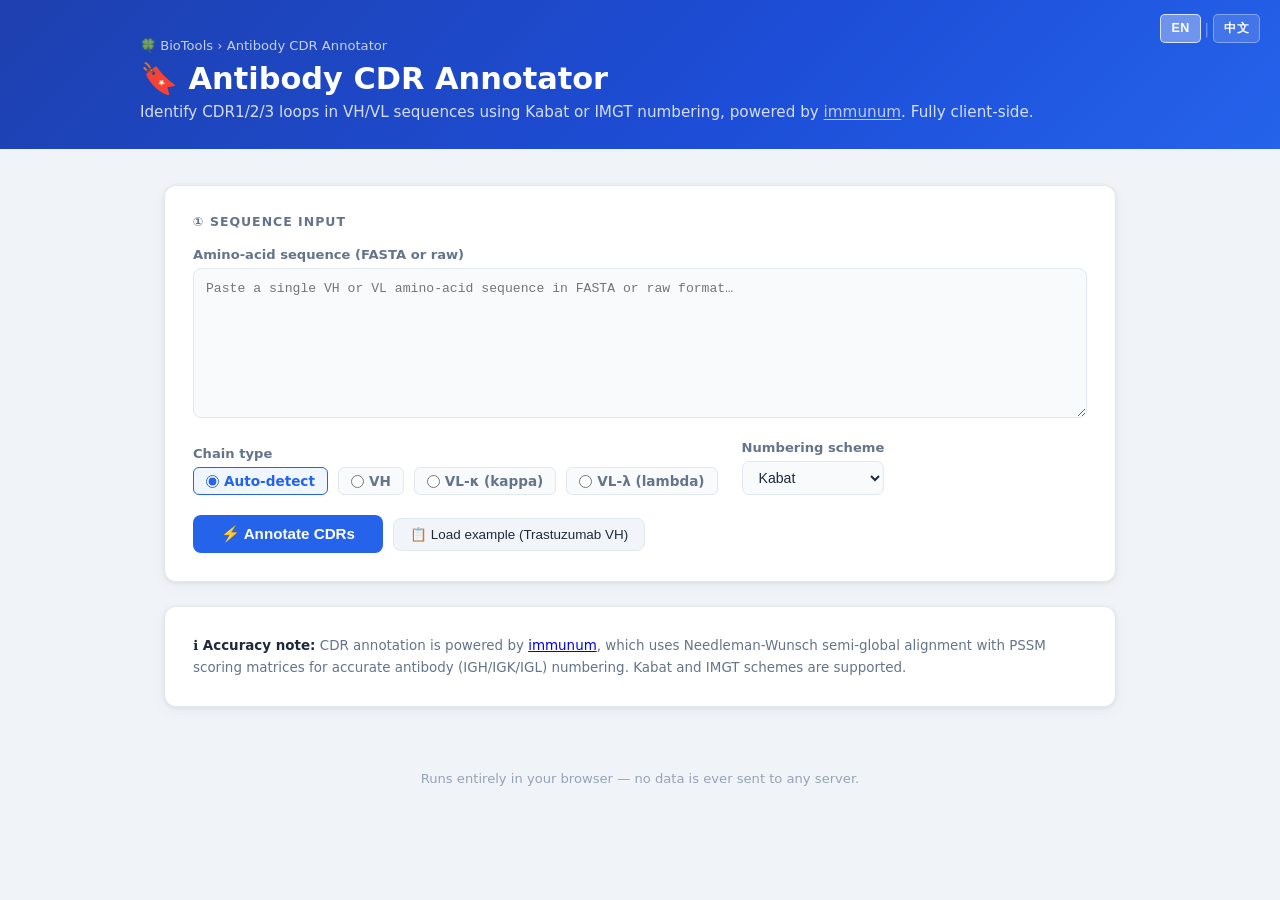
==== commit a30fdef1: "change biotools icon 🍀" ====
--- a/antibody-cdr/index.html
+++ b/antibody-cdr/index.html
@@ -11,7 +11,7 @@
 
 <header>
   <div class="header-inner">
-    <p class="breadcrumb"><a href="../index.html">🧬 BioTools</a> › <span data-i18n="nav.cdr">Antibody CDR Annotator</span></p>
+    <p class="breadcrumb"><a href="../index.html">🍀 BioTools</a> › <span data-i18n="nav.cdr">Antibody CDR Annotator</span></p>
     <h1 data-i18n="cdr.h1">🔖 Antibody CDR Annotator</h1>
     <p data-i18n="cdr.subtitle">Identify CDR1/2/3 loops in VH/VL sequences using Kabat or IMGT numbering, powered by <a href="https://immunum.enpicom.com" target="_blank" rel="noopener" class="header-link">immunum</a>. Fully client-side.</p>
   </div>
